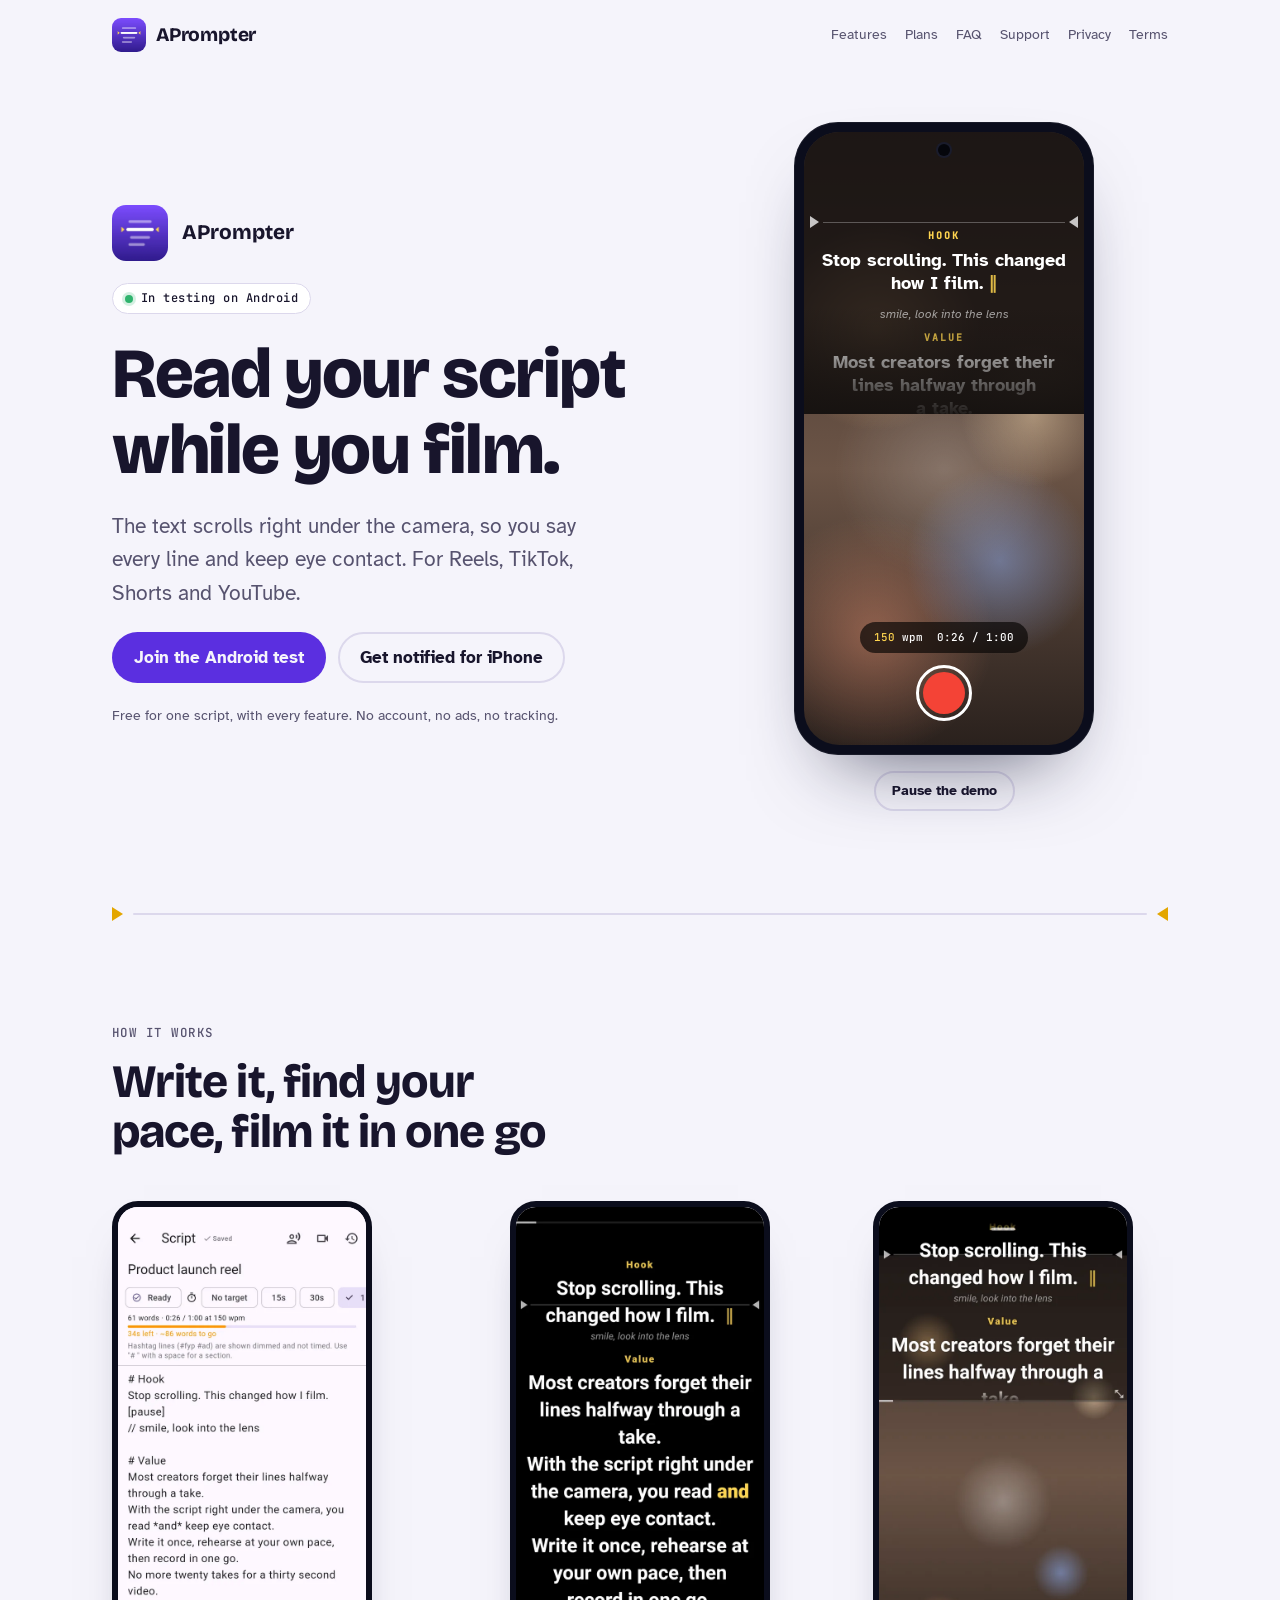
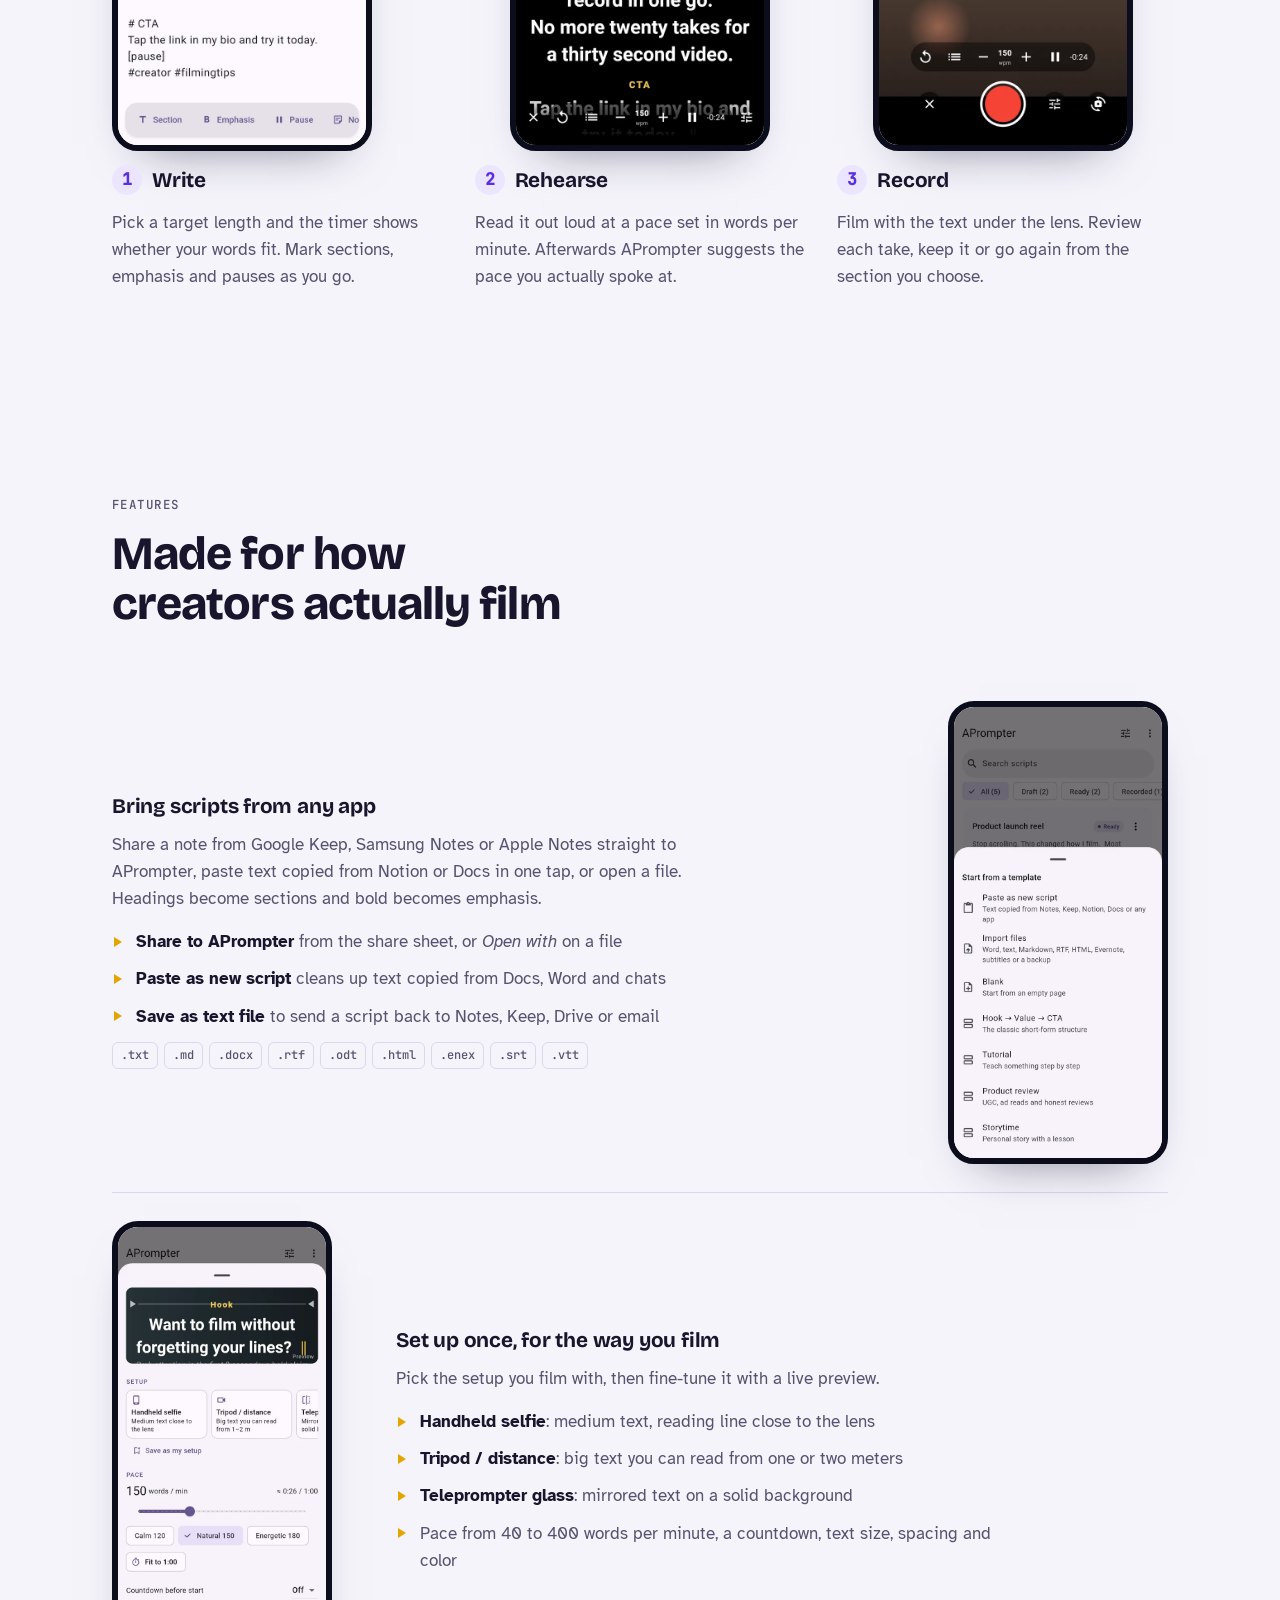
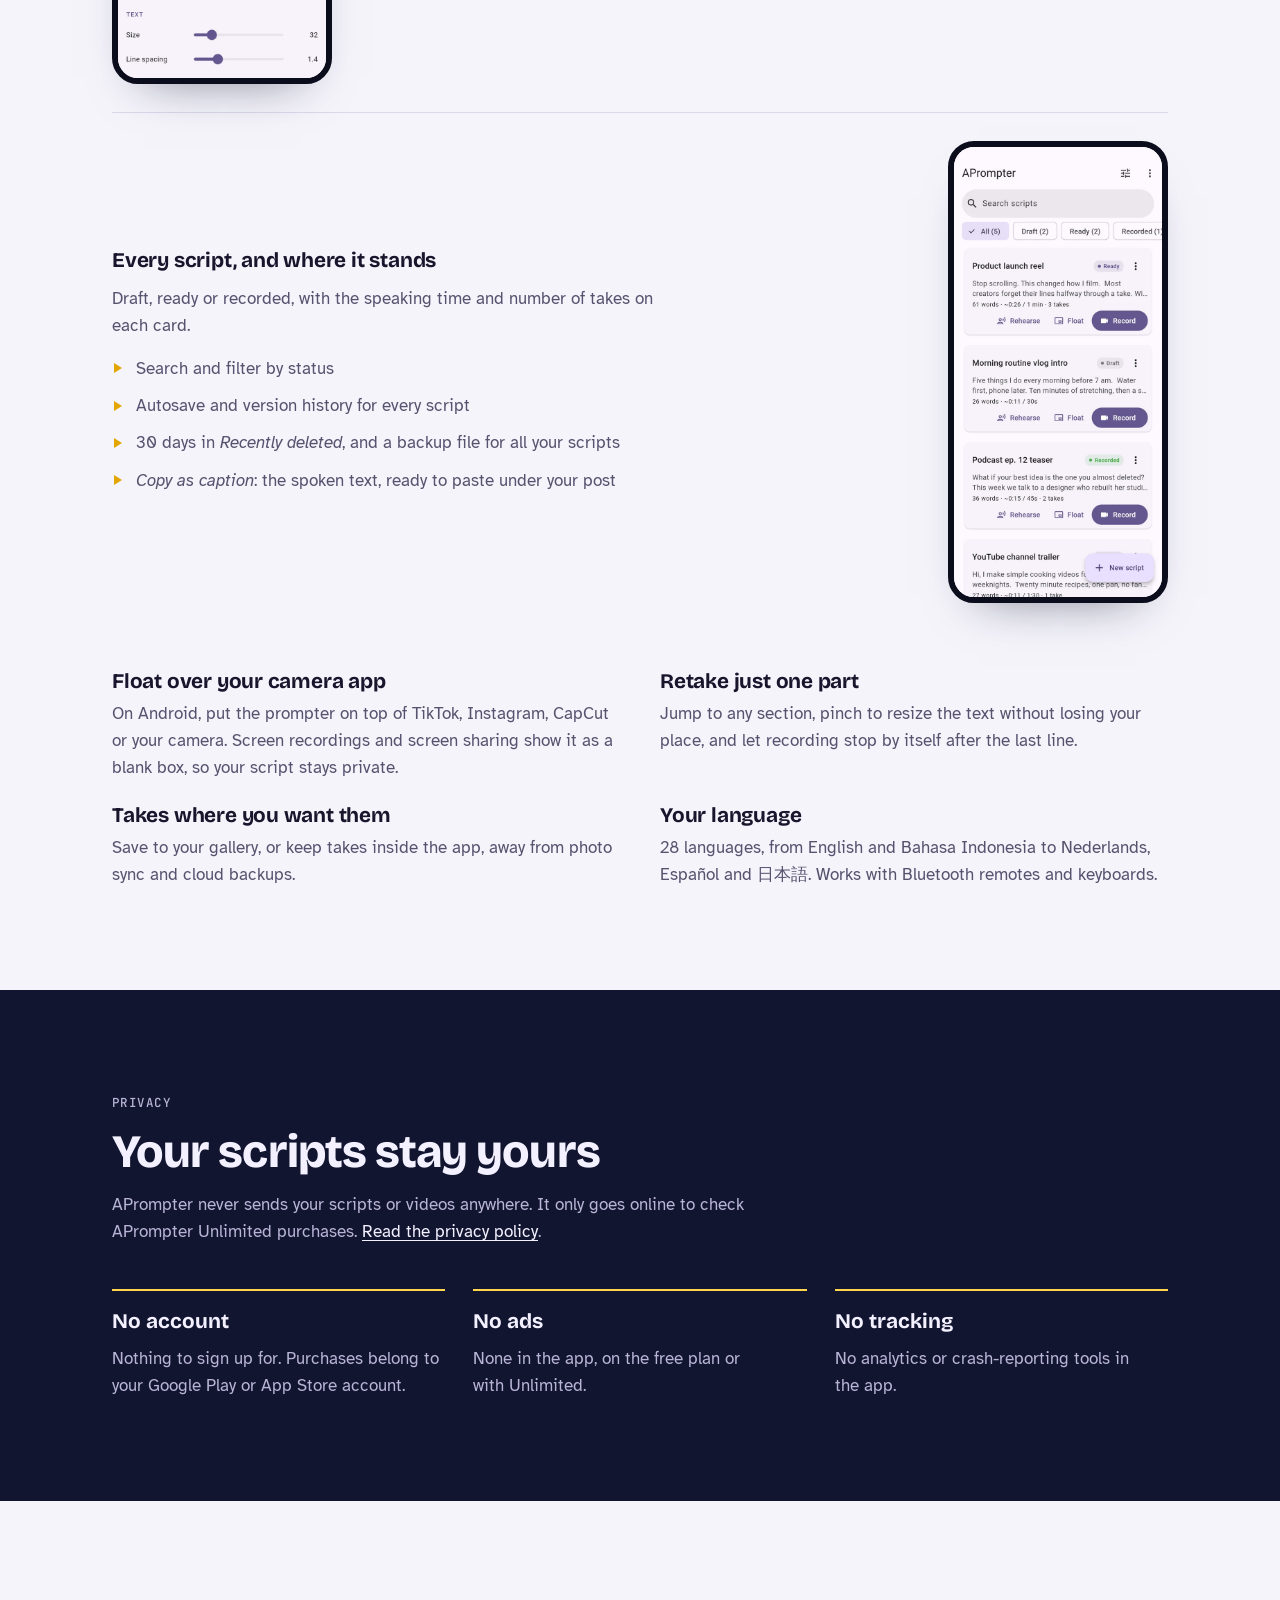
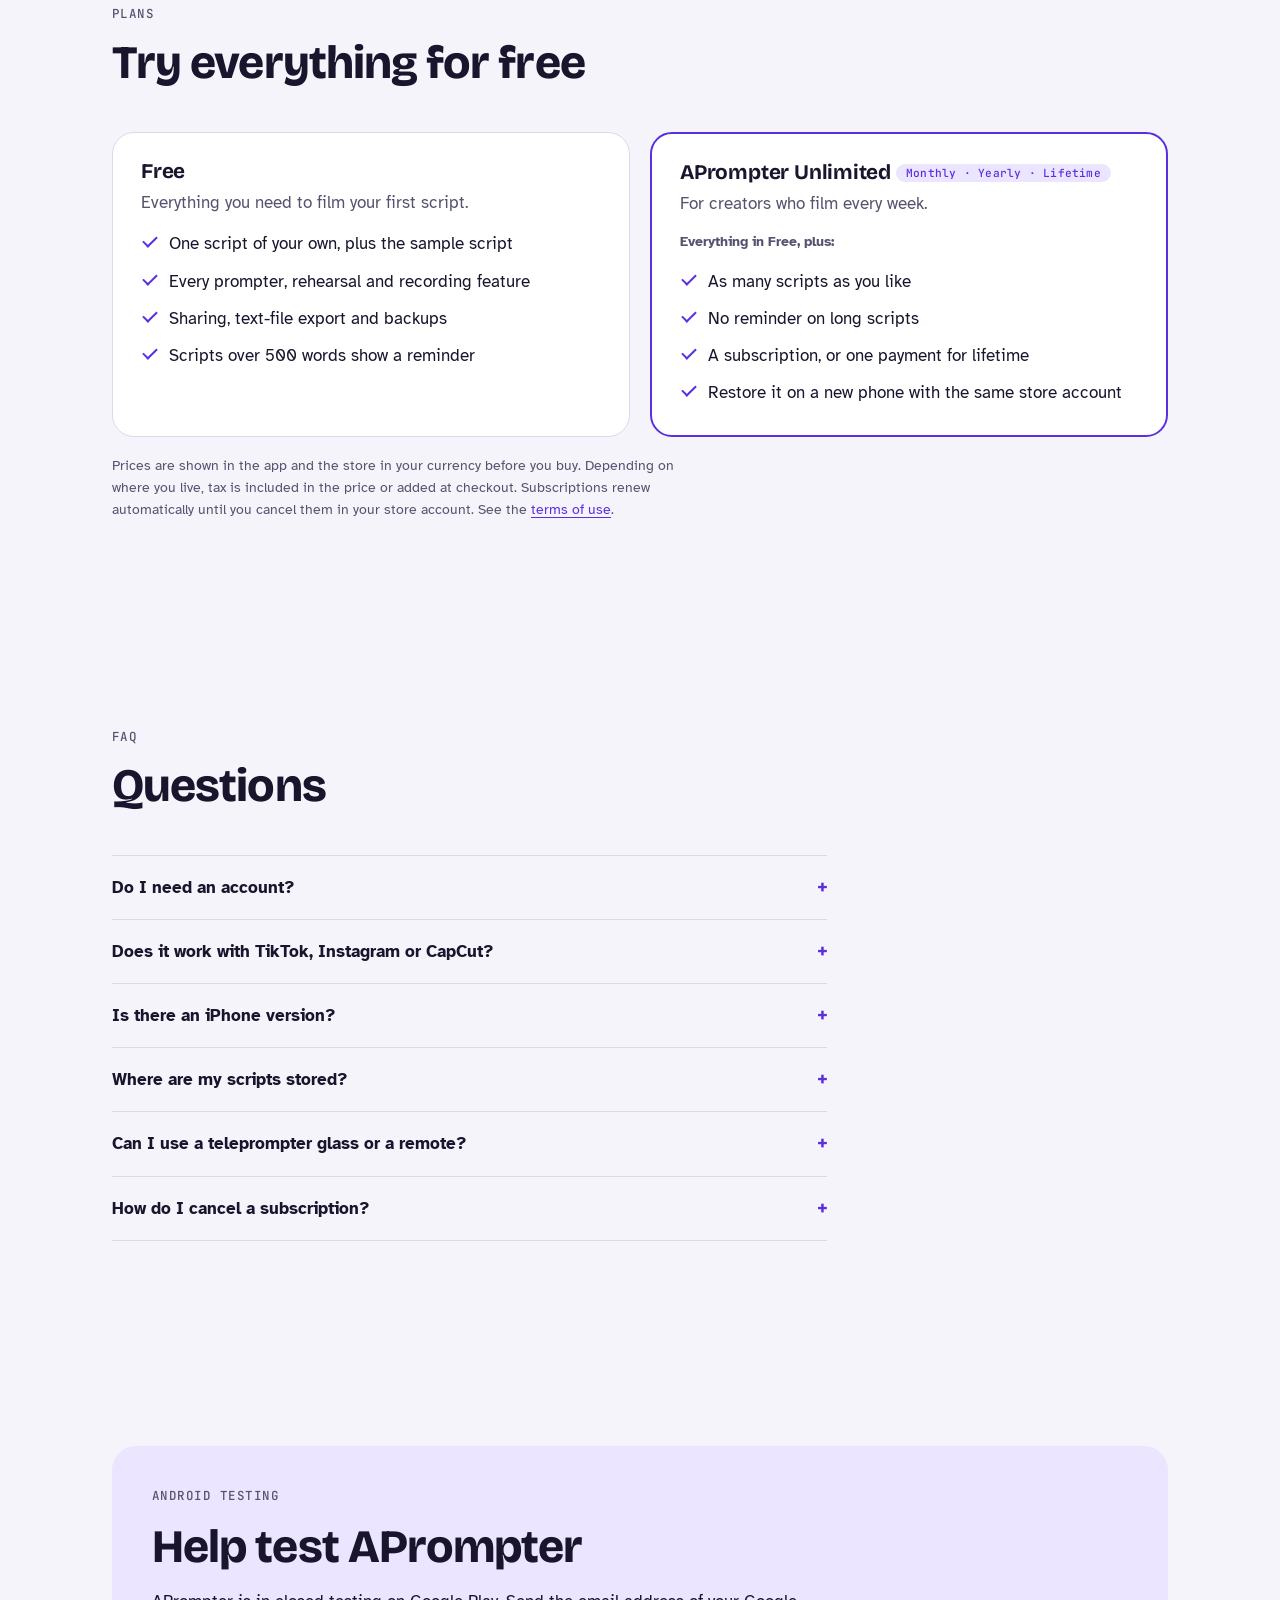
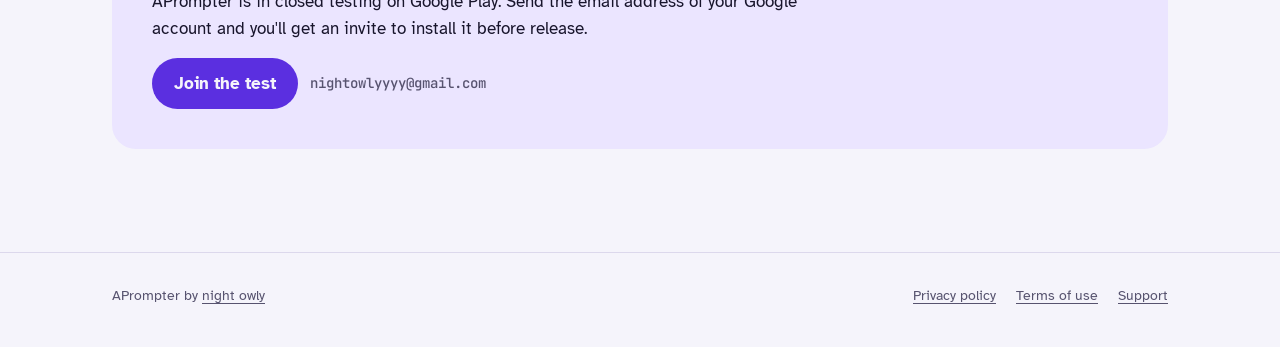
==== site/aprompter/index.html @ 5b086d08 "The night owly website: hub, APrompter and Dutchy pages, privacy and terms Moved from the aprompter " ====
<!doctype html>
<html lang="en">
<head>
<meta charset="utf-8">
<meta name="viewport" content="width=device-width, initial-scale=1, viewport-fit=cover">
<title>APrompter</title>
<meta name="description" content="A teleprompter for creators. Your script scrolls right under the camera, so you read your lines and keep eye contact. No account, no ads, no tracking.">
<meta name="theme-color" content="#f5f4fb" media="(prefers-color-scheme: light)">
<meta name="theme-color" content="#0e1126" media="(prefers-color-scheme: dark)">
<link rel="icon" href="img/icon-64.png" type="image/png">
<link rel="apple-touch-icon" href="img/icon-180.png">
<link rel="preload" href="../assets/fonts/bricolage-grotesque.woff2" as="font" type="font/woff2" crossorigin>
<link rel="stylesheet" href="../assets/site.css">
<link rel="stylesheet" href="../assets/app.css">
<meta property="og:type" content="website">
<meta property="og:title" content="APrompter">
<meta property="og:description" content="Read your script while you film. A teleprompter for Reels, TikTok, Shorts and YouTube.">
<meta property="og:image" content="{{SITE_URL}}/aprompter/img/og.jpg">
<meta name="twitter:card" content="summary_large_image">
<style>
  /* The device: a live Record screen. Prompter on top, camera below,
     shutter in the middle like the app. */
  .device {
    --w: min(300px, 78vw);
    width: var(--w);
    aspect-ratio: 9 / 19;
    border-radius: 44px;
    padding: 10px;
    background: #0b0d1c;
    box-shadow:
      0 0 0 1px rgb(255 255 255 / 0.06) inset,
      0 40px 80px -40px rgb(18 21 48 / 0.7);
    position: relative;
  }
  .screen {
    position: relative;
    height: 100%;
    border-radius: 35px;
    overflow: hidden;
    background:
      radial-gradient(circle at 26% 32%, rgb(255 201 138 / 0.55), transparent 22%),
      radial-gradient(circle at 82% 46%, rgb(255 226 184 / 0.45), transparent 18%),
      radial-gradient(circle at 70% 70%, rgb(144 180 255 / 0.45), transparent 20%),
      radial-gradient(circle at 25% 82%, rgb(255 158 122 / 0.4), transparent 22%),
      radial-gradient(circle at 50% 55%, rgb(255 255 255 / 0.18), transparent 30%),
      linear-gradient(180deg, #3b2f2a, #6b5446 55%, #2a211d);
    font-family: var(--font-body);
  }
  .lens {
    position: absolute;
    top: 12px;
    left: 50%;
    width: 12px;
    height: 12px;
    margin-left: -6px;
    border-radius: 50%;
    background: #05060c;
    box-shadow: 0 0 0 2px #1a1c2c;
    z-index: 3;
  }
  .prompter {
    position: absolute;
    inset: 0 0 auto;
    height: 46%;
    background: rgb(22 18 16 / 0.82);
    overflow: hidden;
  }
  .prompter::after {
    content: "";
    position: absolute;
    inset: auto 0 0;
    height: 38%;
    background: linear-gradient(transparent, rgb(22 18 16 / 0.95));
    pointer-events: none;
  }
  .readline {
    position: absolute;
    left: 6px;
    right: 6px;
    top: 30%;
    display: flex;
    align-items: center;
    gap: 4px;
    color: #ffd54f;
    z-index: 2;
  }
  .readline::before,
  .readline::after {
    content: "";
    border-block: 6px solid transparent;
  }
  .readline::before {
    border-left: 9px solid rgb(255 255 255 / 0.75);
  }
  .readline::after {
    border-right: 9px solid rgb(255 255 255 / 0.75);
  }
  .readline i {
    flex: 1;
    height: 1px;
    background: rgb(255 255 255 / 0.28);
  }
  .track {
    position: absolute;
    left: 0;
    right: 0;
    top: calc(30% + 10px);
    padding: 0 18px;
    text-align: center;
    color: #fff;
    animation: roll 24s linear infinite;
  }
  /* Two identical copies, each ending in the same gap, so moving the
     track up by half its height lands exactly on the second copy. */
  .copy {
    padding-bottom: 14px;
  }
  .copy > :first-child {
    margin-top: 0;
  }
  .copy > :last-child {
    margin-bottom: 0;
  }
  @keyframes roll {
    from { transform: translateY(0); }
    to { transform: translateY(-50%); }
  }
  .track p {
    font-weight: 700;
    font-size: 1.12rem;
    line-height: 1.3;
    margin: 0 0 10px;
  }
  .track .sec {
    font-family: var(--font-mono);
    font-size: 0.62rem;
    letter-spacing: 0.22em;
    text-transform: uppercase;
    color: #ffd54f;
    margin: 4px 0 6px;
  }
  .track .memo {
    font-weight: 400;
    font-style: italic;
    font-size: 0.78rem;
    color: rgb(255 255 255 / 0.62);
  }
  .track em {
    font-style: normal;
    color: #ffd54f;
  }
  .track .beat {
    color: #ffd54f;
    opacity: 0.85;
  }
  .hud {
    position: absolute;
    left: 50%;
    bottom: 92px;
    transform: translateX(-50%);
    display: flex;
    gap: 14px;
    padding: 7px 14px;
    border-radius: 999px;
    background: rgb(10 8 7 / 0.7);
    color: #fff;
    font-family: var(--font-mono);
    font-size: 0.68rem;
    white-space: nowrap;
  }
  .hud b {
    font-weight: 500;
    color: #ffd54f;
  }
  .shutter {
    position: absolute;
    left: 50%;
    bottom: 24px;
    width: 56px;
    height: 56px;
    margin-left: -28px;
    border-radius: 50%;
    border: 3px solid #fff;
    display: grid;
    place-items: center;
  }
  .shutter::after {
    content: "";
    width: 42px;
    height: 42px;
    border-radius: 50%;
    background: #f44336;
  }
  .device-wrap {
    justify-self: center;
    display: grid;
    justify-items: center;
    gap: 16px;
  }
  .motion-toggle {
    min-height: 40px;
    padding: 6px 16px;
    font-size: var(--step--1);
    background: transparent;
    font-family: inherit;
    cursor: pointer;
  }
  .hero:has(.motion-toggle[aria-pressed="true"]) .track {
    animation-play-state: paused;
  }
  @media (prefers-reduced-motion: reduce) {
    .track { animation: none; }
    .motion-toggle { display: none; }
  }
</style>
</head>
<body>
<a class="skip" href="#main">Skip to content</a>

<header class="site-header">
  <div class="wrap">
    <a class="brand" href="./">
      <img src="img/icon-256.webp" alt="" width="34" height="34">
      APrompter
    </a>
    <nav class="nav" aria-label="APrompter">
      <a href="#features">Features</a>
      <a href="#plans">Plans</a>
      <a href="#faq">FAQ</a>
      <a href="support/">Support</a>
      <a href="privacy/">Privacy</a>
      <a href="terms/">Terms</a>
    </nav>
  </div>
</header>

<main id="main">
  <section class="hero">
    <div class="wrap hero-grid">
      <div class="hero-copy">
        <div class="app-title">
          <img src="img/icon-256.webp" alt="" width="56" height="56">
          <span>APrompter</span>
        </div>
        <p class="pill"><span class="dot" aria-hidden="true"></span>In testing on Android</p>
        <h1>Read your script while you film.</h1>
        <p class="lede">The text scrolls right under the camera, so you say every line and keep eye contact. For Reels, TikTok, Shorts and YouTube.</p>
        <div class="actions">
          <a class="button primary" href="mailto:nightowlyyyy@gmail.com?subject=APrompter%20Android%20test&amp;body=My%20Google%20account%20email%3A%20">Join the Android test</a>
          <a class="button secondary" href="mailto:nightowlyyyy@gmail.com?subject=Tell%20me%20when%20APrompter%20is%20on%20iPhone">Get notified for iPhone</a>
        </div>
        <p class="note">Free for one script, with every feature. No account, no ads, no tracking.</p>
      </div>

      <div class="device-wrap">
      <div class="device" role="img" aria-label="The APrompter Record screen: the script scrolls under the camera, with the reading line near the lens, the pace at 150 words per minute and the record button in the middle.">
        <div class="screen">
          <span class="lens"></span>
          <div class="prompter">
            <div class="readline"><i></i></div>
            <div class="track" aria-hidden="true">
              <div class="copy">
                <p class="sec">Hook</p>
                <p>Stop scrolling. This changed how I film. <span class="beat">‖</span></p>
                <p class="memo">smile, look into the lens</p>
                <p class="sec">Value</p>
                <p>Most creators forget their lines halfway through a take.</p>
                <p>With the script right under the camera, you read <em>and</em> keep eye contact.</p>
                <p class="sec">CTA</p>
                <p>Tap the link in my bio and try it today. <span class="beat">‖</span></p>
              </div>
              <div class="copy">
                <p class="sec">Hook</p>
                <p>Stop scrolling. This changed how I film. <span class="beat">‖</span></p>
                <p class="memo">smile, look into the lens</p>
                <p class="sec">Value</p>
                <p>Most creators forget their lines halfway through a take.</p>
                <p>With the script right under the camera, you read <em>and</em> keep eye contact.</p>
                <p class="sec">CTA</p>
                <p>Tap the link in my bio and try it today. <span class="beat">‖</span></p>
              </div>
            </div>
          </div>
          <div class="hud" aria-hidden="true"><span><b>150</b> wpm</span><span>0:26 / 1:00</span></div>
          <span class="shutter" aria-hidden="true"></span>
        </div>
      </div>
      <button class="button secondary motion-toggle" type="button" aria-pressed="false">Pause the demo</button>
      </div>
    </div>
  </section>

  <div class="wrap" aria-hidden="true"><p class="guide"><span></span></p></div>

  <section id="how" aria-labelledby="how-title">
    <div class="wrap">
      <div class="section-head">
        <p class="kicker">How it works</p>
        <h2 id="how-title">Write it, find your pace, film it in one go</h2>
      </div>
      <ol class="steps" role="list">
        <li>
          <picture>
            <source srcset="img/editor-dark.webp" media="(prefers-color-scheme: dark)">
            <img class="shot" src="img/editor.webp" alt="The script editor with sections, a 1:00 target and a timer showing 0:26 of speaking time." width="600" height="1300" loading="lazy">
          </picture>
          <h3>Write</h3>
          <p>Pick a target length and the timer shows whether your words fit. Mark sections, emphasis and pauses as you go.</p>
        </li>
        <li>
          <img class="shot" src="img/rehearse.webp" alt="Rehearse mode: big white text on black with the reading line near the top." width="600" height="1300" loading="lazy">
          <h3>Rehearse</h3>
          <p>Read it out loud at a pace set in words per minute. Afterwards APrompter suggests the pace you actually spoke at.</p>
        </li>
        <li>
          <img class="shot" src="img/record.webp" alt="Record mode: the script over the camera preview, with the record button in the middle." width="600" height="1300" loading="lazy">
          <h3>Record</h3>
          <p>Film with the text under the lens. Review each take, keep it or go again from the section you choose.</p>
        </li>
      </ol>
    </div>
  </section>

  <section id="features" aria-labelledby="features-title">
    <div class="wrap">
      <div class="section-head">
        <p class="kicker">Features</p>
        <h2 id="features-title">Made for how creators actually film</h2>
      </div>

      <div class="feature">
        <div class="feature-text">
          <h3>Bring scripts from any app</h3>
          <p>Share a note from Google Keep, Samsung Notes or Apple Notes straight to APrompter, paste text copied from Notion or Docs in one tap, or open a file. Headings become sections and bold becomes emphasis.</p>
          <ul class="ticks" role="list">
            <li><strong>Share to APrompter</strong> from the share sheet, or <em>Open with</em> on a file</li>
            <li><strong>Paste as new script</strong> cleans up text copied from Docs, Word and chats</li>
            <li><strong>Save as text file</strong> to send a script back to Notes, Keep, Drive or email</li>
          </ul>
          <ul class="formats" role="list" aria-label="File types APrompter opens">
            <li>.txt</li><li>.md</li><li>.docx</li><li>.rtf</li><li>.odt</li><li>.html</li><li>.enex</li><li>.srt</li><li>.vtt</li>
          </ul>
        </div>
        <picture>
          <source srcset="img/import-dark.webp" media="(prefers-color-scheme: dark)">
          <img class="shot" src="img/import.webp" alt="New script options: paste from any app, import files, or start from a template." width="600" height="1300" loading="lazy">
        </picture>
      </div>

      <div class="feature flip">
        <div class="feature-text">
          <h3>Set up once, for the way you film</h3>
          <p>Pick the setup you film with, then fine-tune it with a live preview.</p>
          <ul class="ticks" role="list">
            <li><strong>Handheld selfie</strong>: medium text, reading line close to the lens</li>
            <li><strong>Tripod / distance</strong>: big text you can read from one or two meters</li>
            <li><strong>Teleprompter glass</strong>: mirrored text on a solid background</li>
            <li>Pace from 40 to 400 words per minute, a countdown, text size, spacing and color</li>
          </ul>
        </div>
        <picture>
          <source srcset="img/setup-dark.webp" media="(prefers-color-scheme: dark)">
          <img class="shot" src="img/setup.webp" alt="Prompter settings with a live preview, setup presets and the pace in words per minute." width="600" height="1300" loading="lazy">
        </picture>
      </div>

      <div class="feature">
        <div class="feature-text">
          <h3>Every script, and where it stands</h3>
          <p>Draft, ready or recorded, with the speaking time and number of takes on each card.</p>
          <ul class="ticks" role="list">
            <li>Search and filter by status</li>
            <li>Autosave and version history for every script</li>
            <li>30 days in <em>Recently deleted</em>, and a backup file for all your scripts</li>
            <li><em>Copy as caption</em>: the spoken text, ready to paste under your post</li>
          </ul>
        </div>
        <picture>
          <source srcset="img/library-dark.webp" media="(prefers-color-scheme: dark)">
          <img class="shot" src="img/library.webp" alt="The script library with draft, ready and recorded scripts." width="600" height="1300" loading="lazy">
        </picture>
      </div>

      <div class="more-grid">
        <div>
          <h3>Float over your camera app</h3>
          <p>On Android, put the prompter on top of TikTok, Instagram, CapCut or your camera. Screen recordings and screen sharing show it as a blank box, so your script stays private.</p>
        </div>
        <div>
          <h3>Retake just one part</h3>
          <p>Jump to any section, pinch to resize the text without losing your place, and let recording stop by itself after the last line.</p>
        </div>
        <div>
          <h3>Takes where you want them</h3>
          <p>Save to your gallery, or keep takes inside the app, away from photo sync and cloud backups.</p>
        </div>
        <div>
          <h3>Your language</h3>
          <p>28 languages, from English and <span lang="id">Bahasa Indonesia</span> to <span lang="nl">Nederlands</span>, <span lang="es">Español</span> and <span lang="ja">日本語</span>. Works with Bluetooth remotes and keyboards.</p>
        </div>
      </div>
    </div>
  </section>

  <section class="night" aria-labelledby="privacy-title">
    <div class="wrap">
      <div class="section-head">
        <p class="kicker">Privacy</p>
        <h2 id="privacy-title">Your scripts stay yours</h2>
        <p>APrompter never sends your scripts or videos anywhere. It only goes online to check APrompter Unlimited purchases. <a href="privacy/">Read the privacy policy</a>.</p>
      </div>
      <ul class="promises" role="list">
        <li><strong>No account</strong><p>Nothing to sign up for. Purchases belong to your Google Play or App Store account.</p></li>
        <li><strong>No ads</strong><p>None in the app, on the free plan or with Unlimited.</p></li>
        <li><strong>No tracking</strong><p>No analytics or crash-reporting tools in the app.</p></li>
      </ul>
    </div>
  </section>

  <section id="plans" aria-labelledby="plans-title">
    <div class="wrap">
      <div class="section-head">
        <p class="kicker">Plans</p>
        <h2 id="plans-title">Try everything for free</h2>
      </div>
      <div class="plans">
        <div class="plan">
          <div class="plan-head">
            <h3>Free</h3>
            <p>Everything you need to film your first script.</p>
          </div>
          <ul class="checks" role="list">
            <li>One script of your own, plus the sample script</li>
            <li>Every prompter, rehearsal and recording feature</li>
            <li>Sharing, text-file export and backups</li>
            <li>Scripts over 500 words show a reminder</li>
          </ul>
        </div>
        <div class="plan paid">
          <div class="plan-head">
            <h3>APrompter Unlimited <span class="chip">Monthly · Yearly · Lifetime</span></h3>
            <p>For creators who film every week.</p>
          </div>
          <p class="plus">Everything in Free, plus:</p>
          <ul class="checks" role="list">
            <li>As many scripts as you like</li>
            <li>No reminder on long scripts</li>
            <li>A subscription, or one payment for lifetime</li>
            <li>Restore it on a new phone with the same store account</li>
          </ul>
        </div>
      </div>
      <p class="fine">Prices are shown in the app and the store in your currency before you buy. Depending on where you live, tax is included in the price or added at checkout. Subscriptions renew automatically until you cancel them in your store account. See the <a href="terms/">terms of use</a>.</p>
    </div>
  </section>

  <section id="faq" aria-labelledby="faq-title">
    <div class="wrap">
      <div class="section-head">
        <p class="kicker">FAQ</p>
        <h2 id="faq-title">Questions</h2>
      </div>
      <div class="faq">
        <details>
          <summary>Do I need an account?</summary>
          <p>No. Open the app and start writing. If you buy APrompter Unlimited, it belongs to your Google Play or App Store account, and <em>Restore purchases</em> brings it back on a new phone.</p>
        </details>
        <details>
          <summary>Does it work with TikTok, Instagram or CapCut?</summary>
          <p>On most Android phones, yes: <em>Float</em> puts the prompter on top of your camera app. (Android Go and other low-memory phones can't float apps; there you film with <em>Record</em>.) On both Android and iPhone you can also film in APrompter itself with <em>Record</em> and post the video anywhere.</p>
        </details>
        <details>
          <summary>Is there an iPhone version?</summary>
          <p>It's built and comes after the Android release. iPhone doesn't allow apps to float over other apps, so there you film with Record.</p>
        </details>
        <details>
          <summary>Where are my scripts stored?</summary>
          <p>On your phone, inside the app. You can back them up to a file, or share a script to Notes, Drive or email whenever you like.</p>
        </details>
        <details>
          <summary>Can I use a teleprompter glass or a remote?</summary>
          <p>Yes. The <em>Teleprompter glass</em> setup mirrors the text, and Bluetooth remotes and keyboards can play, pause, change speed and jump between sections.</p>
        </details>
        <details>
          <summary>How do I cancel a subscription?</summary>
          <p>In your store account. On Android: Google Play, then Profile, Payments &amp; subscriptions, Subscriptions. On iPhone: Settings, your name, Subscriptions.</p>
        </details>
      </div>
    </div>
  </section>

  <section aria-labelledby="beta-title">
    <div class="wrap">
      <div class="beta">
        <p class="kicker">Android testing</p>
        <h2 id="beta-title">Help test APrompter</h2>
        <p>APrompter is in closed testing on Google Play. Send the email address of your Google account and you'll get an invite to install it before release.</p>
        <div class="actions">
          <a class="button primary" href="mailto:nightowlyyyy@gmail.com?subject=APrompter%20Android%20test&amp;body=My%20Google%20account%20email%3A%20">Join the test</a>
          <span class="email">nightowlyyyy@gmail.com</span>
        </div>
      </div>
    </div>
  </section>
</main>

<footer class="site-footer">
  <div class="wrap">
    <span>APrompter by <a href="../">night owly</a></span>
    <nav aria-label="Footer">
      <a href="privacy/">Privacy policy</a>
      <a href="terms/">Terms of use</a>
      <a href="support/">Support</a>
    </nav>
  </div>
</footer>
<script>
  // Pause or resume the moving prompter demo.
  const toggle = document.querySelector('.motion-toggle');
  toggle.addEventListener('click', () => {
    const paused = toggle.getAttribute('aria-pressed') !== 'true';
    toggle.setAttribute('aria-pressed', String(paused));
    toggle.textContent = paused ? 'Play the demo' : 'Pause the demo';
  });
</script>
</body>
</html>
---- site/assets/site.css ----
/* night owly — shared styles for the hub and every app page.
   Layout: one reading column (about 65ch) with art to its right on wide
   screens; sections are separated by a prompter "reading line" (▶ ── ◀),
   the device every APrompter page is built around. */

@font-face {
  font-family: "Bricolage Grotesque";
  src: url("fonts/bricolage-grotesque.woff2") format("woff2");
  font-weight: 500 800;
  font-display: swap;
}
@font-face {
  font-family: "Atkinson Hyperlegible";
  src: url("fonts/atkinson-400.woff2") format("woff2");
  font-weight: 400;
  font-display: swap;
}
@font-face {
  font-family: "Atkinson Hyperlegible";
  src: url("fonts/atkinson-400-italic.woff2") format("woff2");
  font-weight: 400;
  font-style: italic;
  font-display: swap;
}
@font-face {
  font-family: "Atkinson Hyperlegible";
  src: url("fonts/atkinson-700.woff2") format("woff2");
  font-weight: 700;
  font-display: swap;
}
@font-face {
  font-family: "JetBrains Mono";
  src: url("fonts/jetbrains-mono-500.woff2") format("woff2");
  font-weight: 500;
  font-display: swap;
}

:root {
  /* Color: violet-tinted paper by day, deep night indigo by night; the
     moon yellow of the prompter's guide arrows is the one accent mark. */
  --bg: #f5f4fb;
  --surface: #ffffff;
  --ink: #18152c;
  --muted: #57536f;
  --line: #dcd8ec;
  --violet: #5b2fe0;
  --violet-soft: #ebe5ff;
  --moon: #e3a600;
  --night: #121530;
  --night-2: #1c2046;
  --night-ink: #f3f1ff;
  --night-muted: #b8b4d6;
  --focus: #5b2fe0;

  /* Type */
  --font-display: "Bricolage Grotesque", ui-sans-serif, system-ui,
    -apple-system, "Segoe UI", Roboto, sans-serif;
  --font-body: "Atkinson Hyperlegible", ui-sans-serif, system-ui,
    -apple-system, "Segoe UI", Roboto, sans-serif;
  --font-mono: "JetBrains Mono", ui-monospace, "SFMono-Regular", Menlo,
    Consolas, monospace;
  --step--1: 0.875rem;
  --step-0: 1.0625rem;
  --step-1: 1.3rem;
  --step-2: 1.65rem;
  --step-3: clamp(2rem, 1.4rem + 2.6vw, 2.9rem);
  --step-4: clamp(2.5rem, 1.6rem + 4.2vw, 4.4rem);

  --radius: 14px;
  --page: 1120px;
  --read: 65ch;
}

@media (prefers-color-scheme: dark) {
  :root:not([data-theme="light"]) {
    --bg: #0e1126;
    --surface: #161a36;
    --ink: #edebfa;
    --muted: #aaa6c8;
    --line: #2a2f55;
    --violet: #ad91ff;
    --violet-soft: #251f4d;
    --moon: #ffd54f;
    --night: #0a0c1e;
    --night-2: #151937;
    --focus: #ffd54f;
    color-scheme: dark;
  }
}
:root[data-theme="dark"] {
  --bg: #0e1126;
  --surface: #161a36;
  --ink: #edebfa;
  --muted: #aaa6c8;
  --line: #2a2f55;
  --violet: #ad91ff;
  --violet-soft: #251f4d;
  --moon: #ffd54f;
  --night: #0a0c1e;
  --night-2: #151937;
  --focus: #ffd54f;
  color-scheme: dark;
}

*,
*::before,
*::after {
  box-sizing: border-box;
}

html {
  -webkit-text-size-adjust: 100%;
  scroll-behavior: smooth;
}
@media (prefers-reduced-motion: reduce) {
  html {
    scroll-behavior: auto;
  }
}

body {
  margin: 0;
  background: var(--bg);
  color: var(--ink);
  font-family: var(--font-body);
  font-size: var(--step-0);
  line-height: 1.6;
}

img {
  max-width: 100%;
  height: auto;
  display: block;
}

a {
  color: var(--violet);
  text-underline-offset: 0.18em;
}
a:hover {
  text-decoration-thickness: 2px;
}
:focus-visible {
  outline: 3px solid var(--focus);
  outline-offset: 3px;
  border-radius: 4px;
}
/* Night bands stay dark in both themes: use the moon color for focus. */
.night,
.contact {
  --focus: #ffd54f;
}

h1,
h2,
h3 {
  font-family: var(--font-display);
  line-height: 1.08;
  letter-spacing: -0.02em;
  text-wrap: balance;
  margin: 0;
}
h1 {
  font-size: var(--step-4);
  font-weight: 800;
}
h2 {
  font-size: var(--step-3);
  font-weight: 750;
}
h3 {
  font-size: var(--step-1);
  font-weight: 700;
  letter-spacing: -0.01em;
}
p {
  margin: 0;
  text-wrap: pretty;
}

.skip {
  position: absolute;
  left: -999px;
  top: 0;
}
.skip:focus {
  left: max(16px, env(safe-area-inset-left, 0px));
  top: 12px;
  background: var(--surface);
  padding: 8px 12px;
  z-index: 20;
}

/* One gutter rule for every band. */
.wrap {
  max-width: var(--page);
  margin-inline: auto;
  padding-left: max(16px, env(safe-area-inset-left, 0px));
  padding-right: max(16px, env(safe-area-inset-right, 0px));
}
@media (min-width: 720px) {
  .wrap {
    padding-left: max(32px, env(safe-area-inset-left, 0px));
    padding-right: max(32px, env(safe-area-inset-right, 0px));
  }
}

.kicker {
  font-family: var(--font-mono);
  font-size: 0.78rem;
  letter-spacing: 0.12em;
  text-transform: uppercase;
  color: var(--muted);
}
.lede {
  font-size: var(--step-1);
  color: var(--muted);
  max-width: 34ch;
}

/* Header */
.site-header {
  padding-block: 18px;
}
.site-header .wrap {
  display: flex;
  align-items: center;
  justify-content: space-between;
  gap: 16px;
  flex-wrap: wrap;
}
.brand {
  display: inline-flex;
  align-items: center;
  gap: 10px;
  color: var(--ink);
  text-decoration: none;
  font-family: var(--font-display);
  font-weight: 750;
  font-size: 1.2rem;
  letter-spacing: -0.01em;
}
.brand svg,
.brand img {
  width: 34px;
  height: 34px;
  border-radius: 9px;
  flex: none;
}
.nav {
  display: flex;
  gap: 4px 18px;
  flex-wrap: wrap;
  font-size: var(--step--1);
}
.nav a {
  color: var(--muted);
  text-decoration: none;
  padding-block: 6px;
}
.nav a:hover {
  color: var(--ink);
}
.nav a[aria-current="page"] {
  color: var(--ink);
  text-decoration: underline;
  text-decoration-thickness: 2px;
  text-underline-offset: 6px;
}
@media (max-width: 379px) {
  .nav {
    gap: 4px 10px;
  }
}

/* A page that exists in two languages links to its twin. */
.nav .lang-switch {
  padding: 4px 12px;
  border: 1px solid var(--line);
  border-radius: 999px;
  color: var(--ink);
}
.nav .lang-switch:hover {
  border-color: var(--violet);
}

/* The reading line: ▶ ─────── ◀, the prompter's guide. */
.guide {
  display: flex;
  align-items: center;
  gap: 10px;
  color: var(--moon);
  margin-block: 0;
}
.guide::before,
.guide::after {
  content: "";
  width: 0;
  height: 0;
  border-block: 7px solid transparent;
  flex: none;
}
.guide::before {
  border-left: 11px solid currentColor;
}
.guide::after {
  border-right: 11px solid currentColor;
}
.guide span {
  flex: 1;
  height: 2px;
  background: var(--line);
  border-radius: 2px;
}

section {
  padding-block: clamp(56px, 8vw, 104px);
}
.section-head {
  display: grid;
  gap: 14px;
  max-width: var(--read);
  margin-bottom: clamp(28px, 4vw, 44px);
}
.section-head p {
  color: var(--muted);
}

/* Buttons */
.actions {
  display: flex;
  flex-wrap: wrap;
  gap: 12px;
  align-items: center;
}
.button {
  display: inline-flex;
  align-items: center;
  gap: 10px;
  min-height: 48px;
  padding: 10px 20px;
  border-radius: 999px;
  font-weight: 700;
  text-decoration: none;
  border: 2px solid transparent;
}
.button.primary {
  background: var(--violet);
  color: var(--bg);
}
.button.secondary {
  border-color: var(--line);
  color: var(--ink);
}
.button.primary:hover {
  filter: brightness(1.08);
}

/* Footer */
.site-footer {
  border-top: 1px solid var(--line);
  padding-block: 32px 40px;
  color: var(--muted);
  font-size: var(--step--1);
}
.site-footer .wrap {
  display: flex;
  flex-wrap: wrap;
  gap: 12px 28px;
  justify-content: space-between;
  align-items: baseline;
}
.site-footer nav {
  display: flex;
  flex-wrap: wrap;
  gap: 8px 20px;
}
.site-footer a {
  color: var(--muted);
}

/* Long-form text pages (privacy, terms, support) */
.doc {
  padding-block: 24px 80px;
}
.doc article {
  max-width: var(--read);
  overflow-wrap: break-word;
}
.doc article > * + * {
  margin-top: 1em;
}
.doc h1 {
  font-size: var(--step-3);
  margin-bottom: 0.4em;
}
.doc h2 {
  font-size: var(--step-2);
  margin-top: 2em;
}
.doc h3 {
  margin-top: 1.6em;
}
.doc ul {
  padding-left: 1.2em;
}
.doc li + li {
  margin-top: 0.5em;
}
.doc h1 + p > em {
  color: var(--muted);
}
.table-scroll {
  overflow-x: auto;
  border: 1px solid var(--line);
  border-radius: var(--radius);
}
.doc table {
  border-collapse: collapse;
  width: 100%;
  min-width: 560px;
  font-size: var(--step--1);
}
.doc th,
.doc td {
  text-align: left;
  vertical-align: top;
  padding: 10px 12px;
  border-bottom: 1px solid var(--line);
}
.doc tr:last-child td {
  border-bottom: 0;
}
.doc th {
  background: var(--violet-soft);
}
.doc code {
  font-family: var(--font-mono);
  font-size: 0.9em;
}
.source-note {
  color: var(--muted);
  font-size: var(--step--1);
}

/* Support pages: the email box and numbered steps. */
.contact-box {
  display: grid;
  gap: 8px;
  padding: 20px 22px;
  border-radius: var(--radius);
  background: var(--violet-soft);
}
.contact-box .email {
  font-family: var(--font-mono);
  font-size: clamp(1rem, 5vw, 1.3rem);
  overflow-wrap: anywhere;
}
.doc ol {
  padding-left: 1.3em;
}
---- site/assets/app.css ----
/* night owly — sections shared by every app page: numbered steps with
   screenshots, feature rows, the always-night privacy band, plans, FAQ and
   the test-invite panel. Each app page keeps only its own hero and tokens
   in its <style>. Accent: override --violet / --violet-soft per page. */

/* Hero: the copy on the left, the app on the right. */
.hero {
  padding-block: clamp(20px, 4vw, 56px) clamp(56px, 8vw, 96px);
}
.hero-grid {
  display: grid;
  gap: 48px;
  align-items: center;
}
@media (min-width: 900px) {
  .hero-grid {
    grid-template-columns: minmax(0, 1.25fr) minmax(0, 1fr);
  }
}
.hero-copy {
  display: grid;
  gap: 22px;
  min-width: 0;
}
.app-title {
  display: flex;
  align-items: center;
  gap: 14px;
}
.app-title img {
  width: 56px;
  height: 56px;
  border-radius: 14px;
}
.app-title span {
  font-family: var(--font-display);
  font-weight: 750;
  font-size: var(--step-1);
}
.hero .note {
  color: var(--muted);
  font-size: var(--step--1);
}

/* How it works: a real sequence, so it is numbered. */
.steps {
  list-style: none;
  margin: 0;
  padding: 0;
  display: grid;
  gap: 40px;
  counter-reset: step;
}
@media (min-width: 820px) {
  .steps {
    grid-template-columns: repeat(3, minmax(0, 1fr));
    gap: 32px;
  }
}
.steps li {
  display: grid;
  gap: 14px;
  align-content: start;
  counter-increment: step;
  min-width: 0;
}
.steps .shot {
  max-width: min(260px, 100%);
  justify-self: center;
}
.steps h3::before {
  content: counter(step);
  display: inline-grid;
  place-items: center;
  width: 1.8em;
  height: 1.8em;
  margin-right: 10px;
  border-radius: 50%;
  background: var(--violet-soft);
  color: var(--violet);
  font-family: var(--font-mono);
  font-size: 0.8em;
  vertical-align: 0.1em;
}
.steps p {
  color: var(--muted);
}
.shot {
  border-radius: 26px;
  border: 6px solid #0b0d1c;
  background: #0b0d1c;
  box-shadow: 0 24px 48px -32px rgb(18 21 48 / 0.6);
  overflow: hidden;
}

.pill {
  justify-self: start;
  display: inline-flex;
  align-items: center;
  gap: 8px;
  padding: 5px 12px;
  border-radius: 999px;
  border: 1px solid var(--line);
  background: var(--surface);
  font-family: var(--font-mono);
  font-size: 0.75rem;
  letter-spacing: 0.04em;
  color: var(--ink);
}
.pill .dot {
  width: 8px;
  height: 8px;
  border-radius: 50%;
  background: #2fb36d;
  box-shadow: 0 0 0 3px rgb(47 179 109 / 0.2);
}

/* Features: text rows beside a picture of the screen that does it. */
.feature {
  display: grid;
  gap: 28px;
  align-items: center;
  padding-block: 28px;
  border-top: 1px solid var(--line);
}
.section-head + .feature {
  border-top: 0;
}
@media (min-width: 820px) {
  .feature {
    grid-template-columns: minmax(0, 1fr) 220px;
    gap: 64px;
  }
}
@media (min-width: 820px) {
  .feature.flip {
    grid-template-columns: 220px minmax(0, 1fr);
  }
  .feature.flip picture {
    order: -1;
  }
}
.feature-text {
  display: grid;
  gap: 12px;
  min-width: 0;
}
.feature-text p {
  color: var(--muted);
  max-width: 56ch;
}
.feature .shot {
  max-width: 220px;
}
.feature picture {
  justify-self: center;
}
.ticks {
  list-style: none;
  margin: 4px 0 0;
  padding: 0;
  display: grid;
  gap: 10px;
  max-width: 56ch;
}
.ticks li {
  position: relative;
  padding-left: 24px;
  color: var(--muted);
}
.ticks li::before {
  content: "";
  position: absolute;
  left: 2px;
  top: 0.5em;
  border-block: 5px solid transparent;
  border-left: 8px solid var(--moon);
}
.ticks strong {
  color: var(--ink);
}
.formats {
  list-style: none;
  margin: 0;
  padding: 0;
  display: flex;
  flex-wrap: wrap;
  gap: 6px;
  font-family: var(--font-mono);
  font-size: 0.75rem;
}
.formats li {
  padding: 3px 8px;
  border-radius: 6px;
  border: 1px solid var(--line);
  color: var(--muted);
}

.more-grid {
  display: grid;
  gap: 24px 40px;
  margin-top: 40px;
}
@media (min-width: 720px) {
  .more-grid {
    grid-template-columns: repeat(2, minmax(0, 1fr));
  }
}
.more-grid div {
  align-content: start;
  display: grid;
  gap: 6px;
  min-width: 0;
}
.more-grid p {
  color: var(--muted);
}

/* Privacy band: always night. */
.night {
  background: var(--night);
  color: var(--night-ink);
}
.night .kicker,
.night p {
  color: var(--night-muted);
}
.night h2 {
  color: var(--night-ink);
}
.night a {
  color: var(--night-ink);
}
.promises {
  list-style: none;
  padding: 0;
  margin: 28px 0 0;
  display: grid;
  gap: 16px;
}
@media (min-width: 720px) {
  .promises {
    grid-template-columns: repeat(3, minmax(0, 1fr));
    gap: 28px;
  }
}
.promises li {
  align-content: start;
  display: grid;
  gap: 6px;
  padding-top: 14px;
  border-top: 2px solid #ffd54f;
}
.promises strong {
  font-family: var(--font-display);
  font-size: var(--step-1);
  color: var(--night-ink);
}

/* Plans */
.plans {
  display: grid;
  gap: 20px;
  grid-template-columns: minmax(0, 1fr);
}
@media (min-width: 760px) {
  .plans {
    grid-template-columns: repeat(2, minmax(0, 1fr));
  }
}
.plan {
  display: grid;
  gap: 14px;
  align-content: start;
  padding: 28px;
  border-radius: 22px;
  border: 1px solid var(--line);
  background: var(--surface);
}
.plan.paid {
  border: 2px solid var(--violet);
}
.plan-head {
  display: grid;
  gap: 6px;
}
.plan-head p,
.plus {
  color: var(--muted);
}
.plus {
  font-weight: 700;
  font-size: var(--step--1);
}
.chip {
  display: inline-block;
  padding: 3px 10px;
  border-radius: 999px;
  background: var(--violet-soft);
  color: var(--violet);
  font-family: var(--font-mono);
  font-size: 0.7rem;
  font-weight: 500;
  letter-spacing: 0.02em;
  vertical-align: 0.2em;
  white-space: normal;
}
.checks {
  list-style: none;
  margin: 0;
  padding: 0;
  display: grid;
  gap: 10px;
}
.checks li {
  position: relative;
  padding-left: 28px;
}
.checks li::before {
  content: "";
  position: absolute;
  left: 2px;
  top: 0.35em;
  width: 14px;
  height: 8px;
  border-left: 2.5px solid var(--violet);
  border-bottom: 2.5px solid var(--violet);
  transform: rotate(-45deg);
}
.fine {
  margin-top: 18px;
  color: var(--muted);
  font-size: var(--step--1);
  max-width: var(--read);
}

/* FAQ */
.faq {
  max-width: var(--read);
  border-top: 1px solid var(--line);
}
.faq details {
  border-bottom: 1px solid var(--line);
  padding-block: 4px;
}
.faq summary {
  cursor: pointer;
  padding-block: 14px;
  font-weight: 700;
  list-style: none;
  display: flex;
  justify-content: space-between;
  gap: 16px;
}
.faq summary::-webkit-details-marker {
  display: none;
}
.faq summary::after {
  content: "+";
  content: "+" / "";
  font-family: var(--font-mono);
  color: var(--violet);
}
.faq details[open] summary::after {
  content: "–";
  content: "–" / "";
}
.faq details p {
  padding-bottom: 16px;
  color: var(--muted);
}

.beta {
  display: grid;
  gap: 16px;
  padding: clamp(24px, 4vw, 40px);
  border-radius: 24px;
  background: var(--violet-soft);
}
.beta p {
  max-width: 60ch;
}
.email {
  font-family: var(--font-mono);
  font-size: var(--step--1);
  color: var(--muted);
  word-break: break-all;
  user-select: all;
}
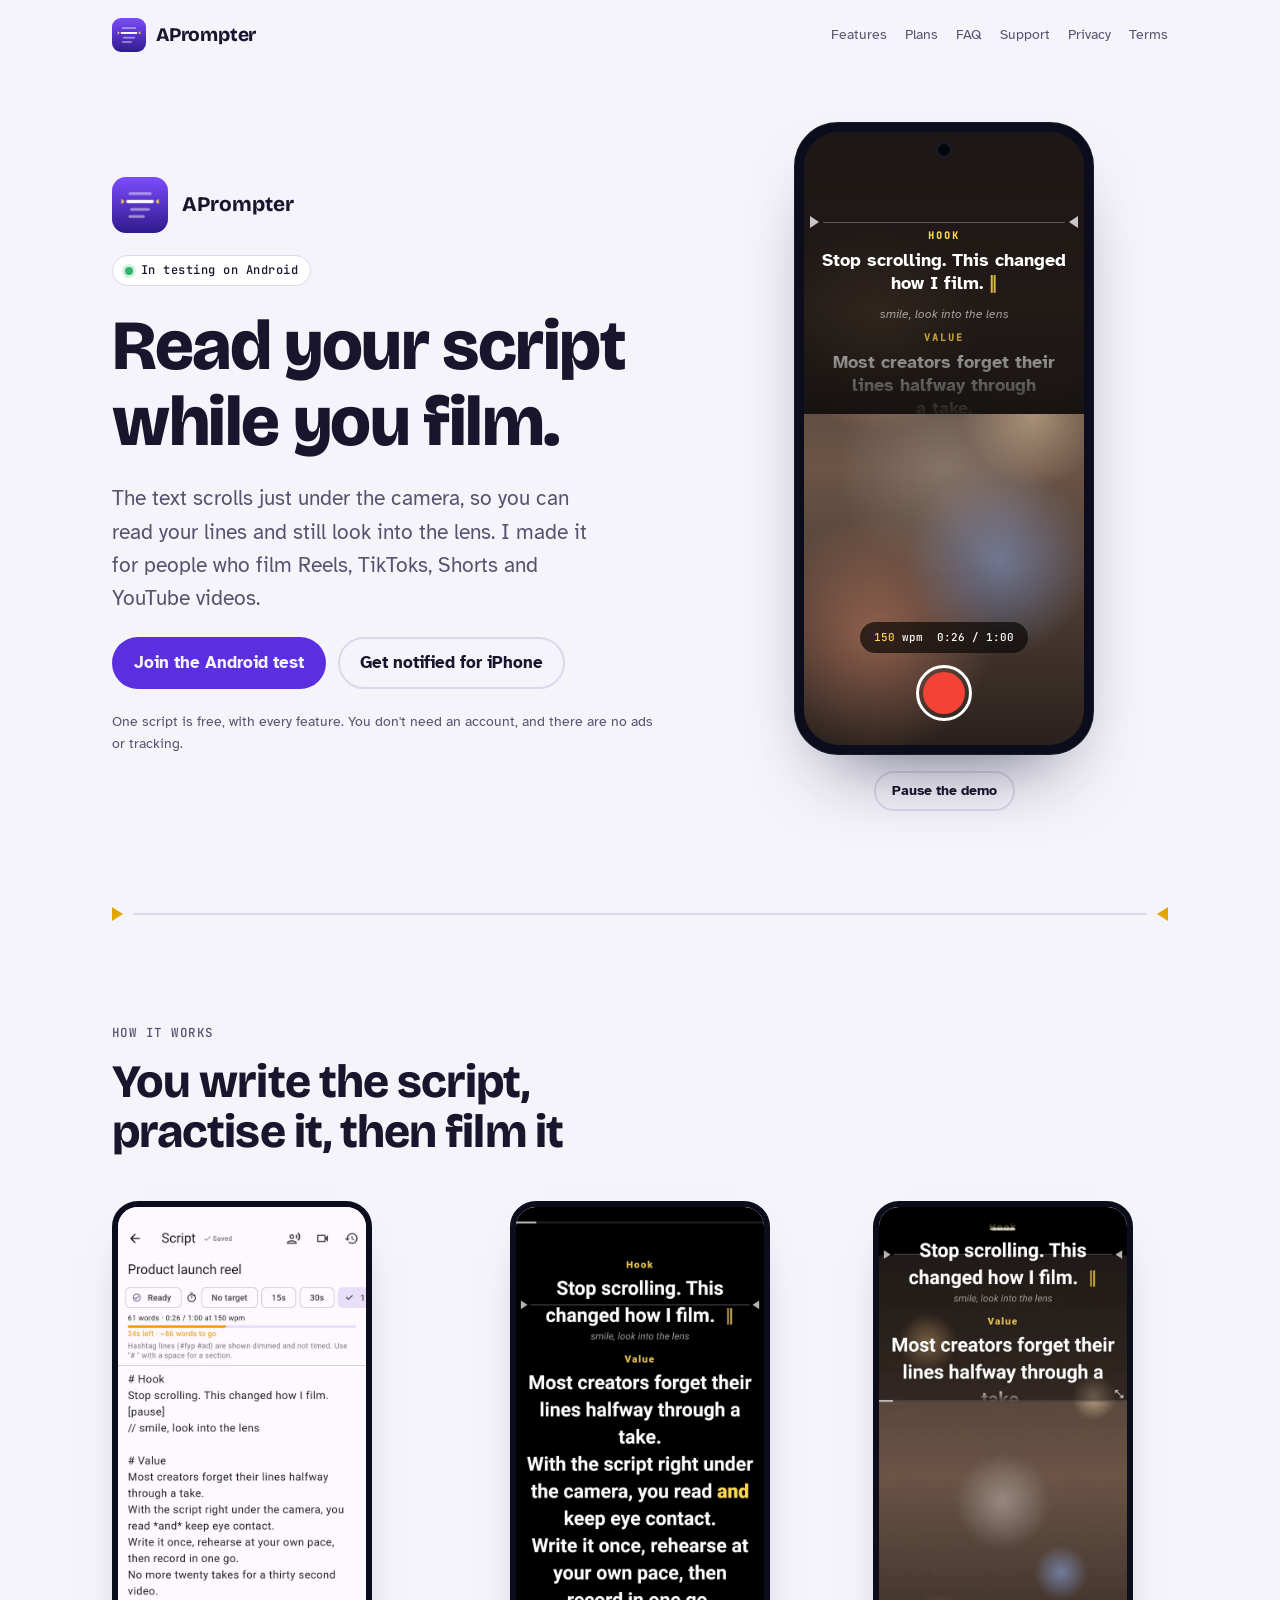
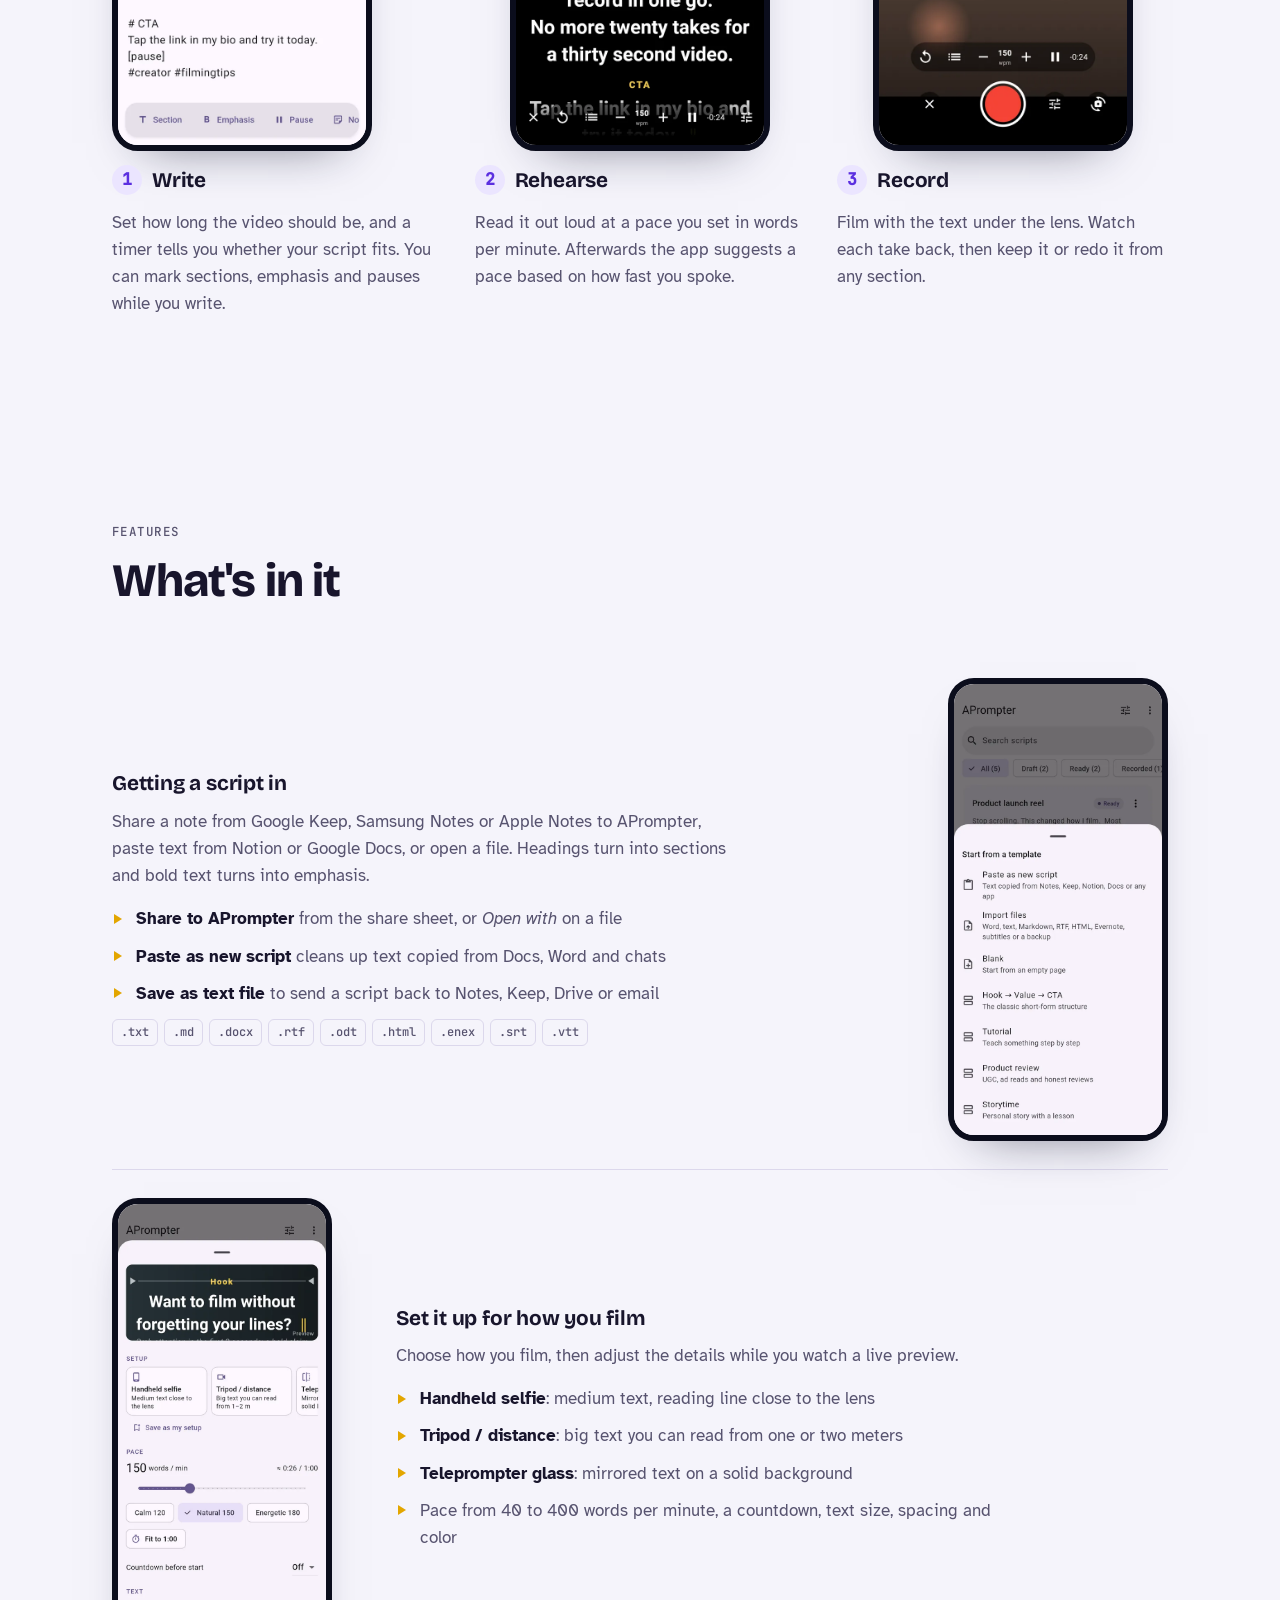
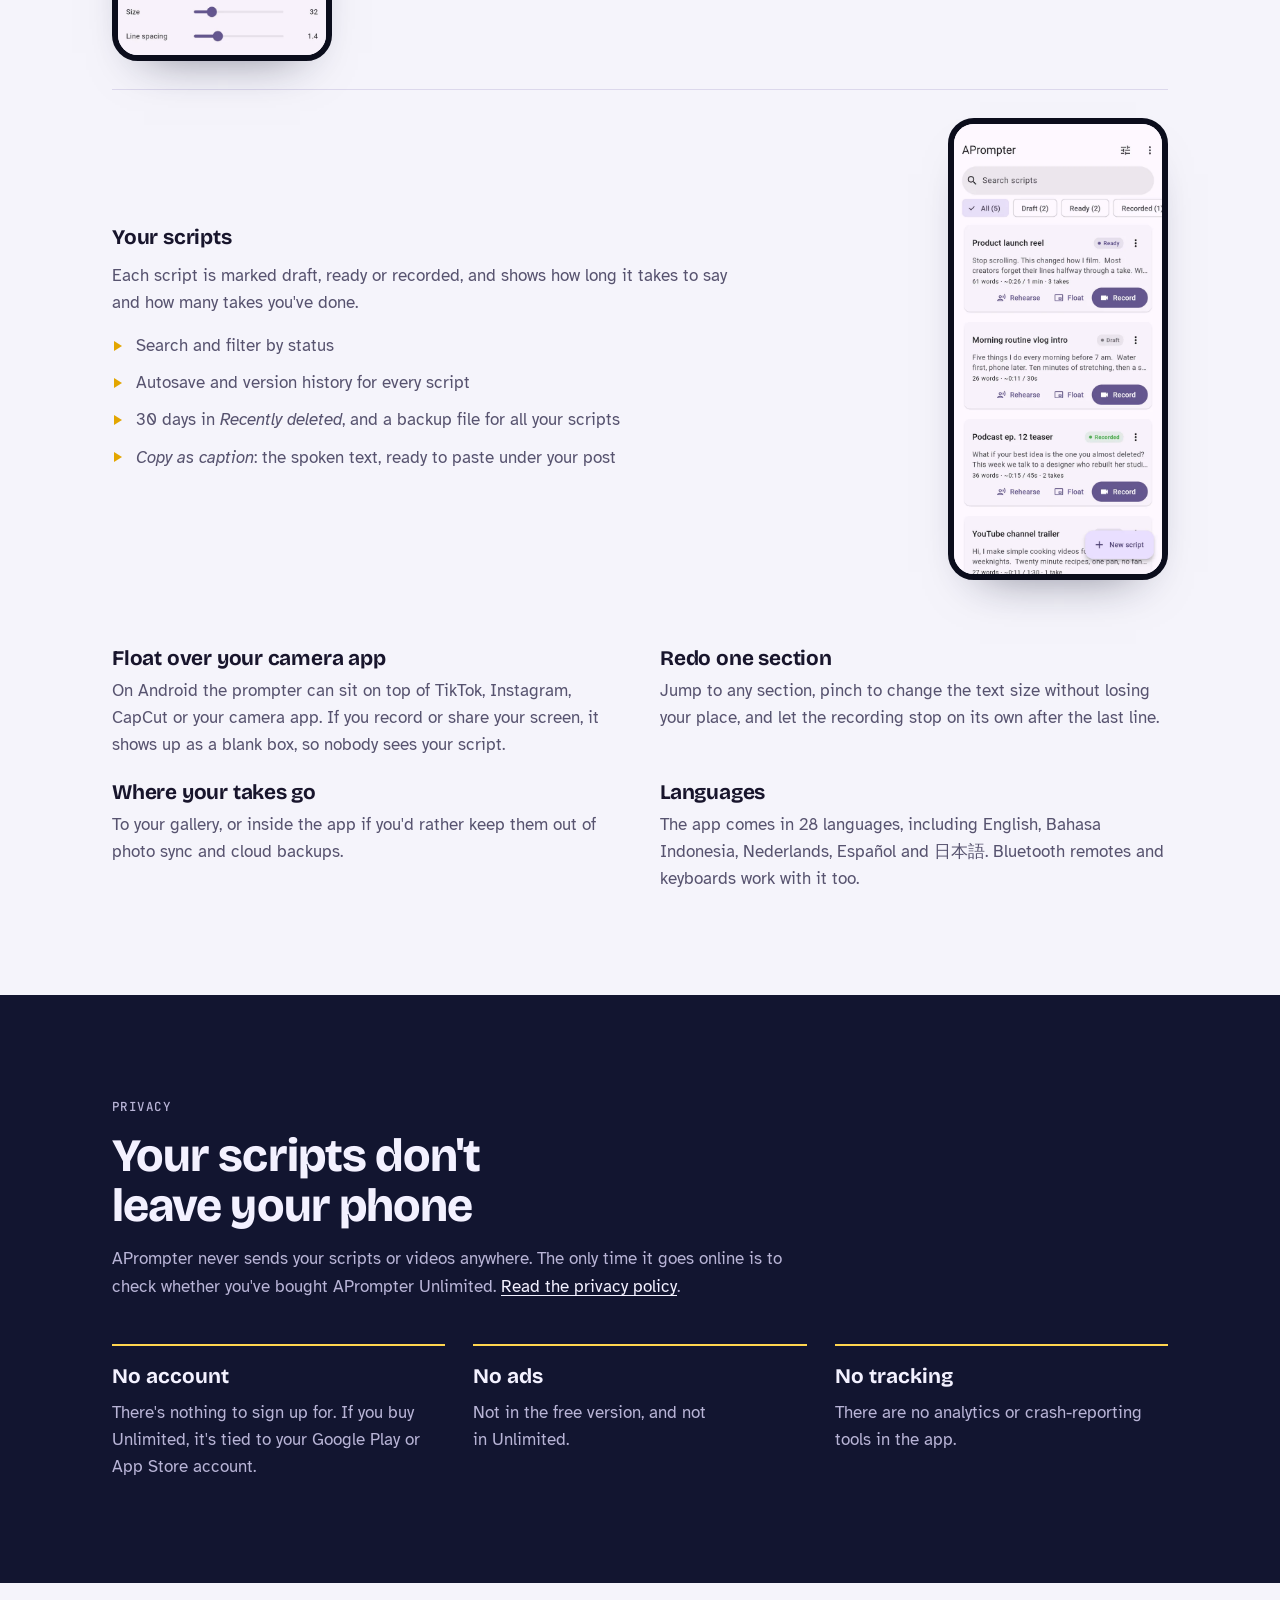
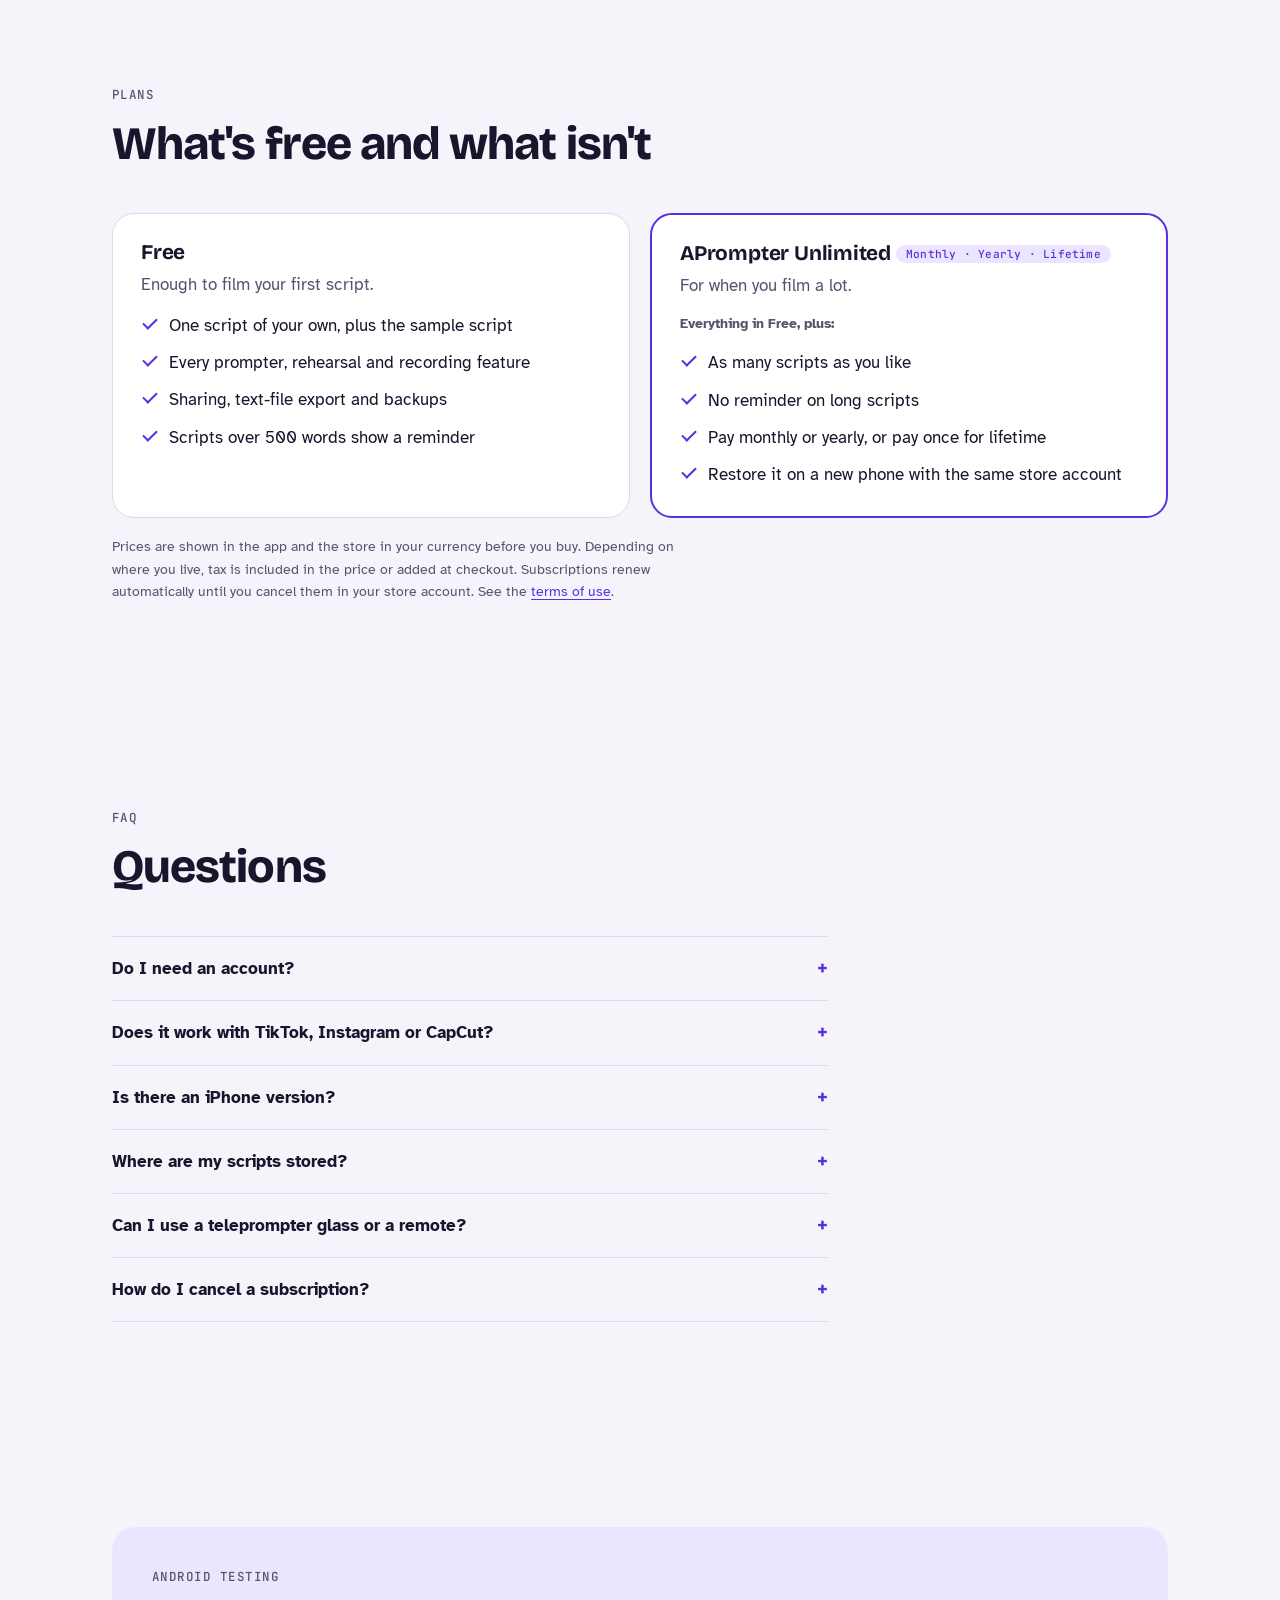
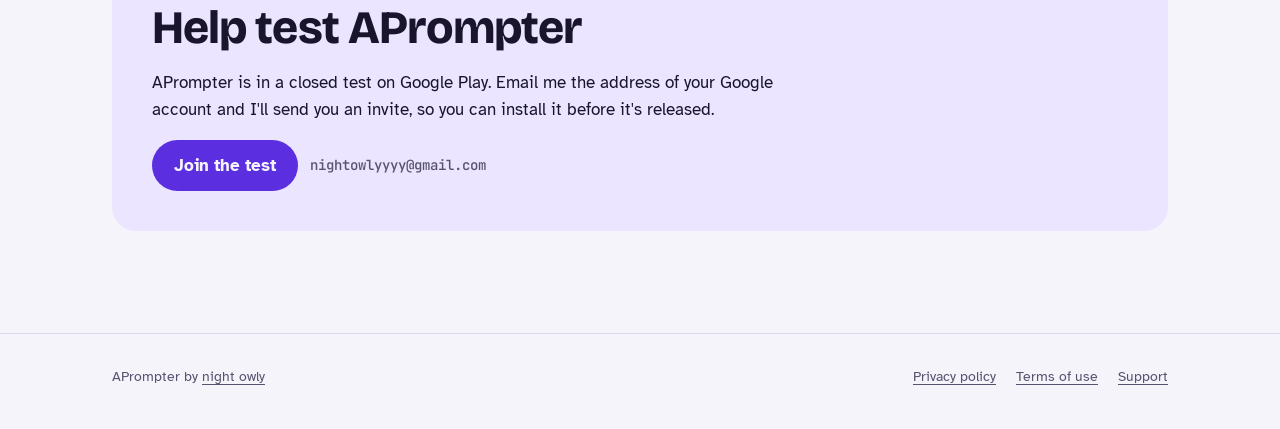
==== commit e6dbbd48: "Site copy: plain first-person wording on every page; current Dutchy screenshots - Homepage: 'I make " ====
--- a/site/aprompter/index.html
+++ b/site/aprompter/index.html
@@ -4,7 +4,7 @@
 <meta charset="utf-8">
 <meta name="viewport" content="width=device-width, initial-scale=1, viewport-fit=cover">
 <title>APrompter</title>
-<meta name="description" content="A teleprompter for creators. Your script scrolls right under the camera, so you read your lines and keep eye contact. No account, no ads, no tracking.">
+<meta name="description" content="A teleprompter for people who film themselves. The script scrolls just under the camera, so you can read it and still look into the lens. No account, ads or tracking.">
 <meta name="theme-color" content="#f5f4fb" media="(prefers-color-scheme: light)">
 <meta name="theme-color" content="#0e1126" media="(prefers-color-scheme: dark)">
 <link rel="icon" href="img/icon-64.png" type="image/png">
@@ -244,12 +244,12 @@
         </div>
         <p class="pill"><span class="dot" aria-hidden="true"></span>In testing on Android</p>
         <h1>Read your script while you film.</h1>
-        <p class="lede">The text scrolls right under the camera, so you say every line and keep eye contact. For Reels, TikTok, Shorts and YouTube.</p>
+        <p class="lede">The text scrolls just under the camera, so you can read your lines and still look into the lens. I made it for people who film Reels, TikToks, Shorts and YouTube videos.</p>
         <div class="actions">
           <a class="button primary" href="mailto:nightowlyyyy@gmail.com?subject=APrompter%20Android%20test&amp;body=My%20Google%20account%20email%3A%20">Join the Android test</a>
           <a class="button secondary" href="mailto:nightowlyyyy@gmail.com?subject=Tell%20me%20when%20APrompter%20is%20on%20iPhone">Get notified for iPhone</a>
         </div>
-        <p class="note">Free for one script, with every feature. No account, no ads, no tracking.</p>
+        <p class="note">One script is free, with every feature. You don't need an account, and there are no ads or tracking.</p>
       </div>
 
       <div class="device-wrap">
@@ -296,7 +296,7 @@
     <div class="wrap">
       <div class="section-head">
         <p class="kicker">How it works</p>
-        <h2 id="how-title">Write it, find your pace, film it in one go</h2>
+        <h2 id="how-title">You write the script, practise it, then film it</h2>
       </div>
       <ol class="steps" role="list">
         <li>
@@ -305,17 +305,17 @@
             <img class="shot" src="img/editor.webp" alt="The script editor with sections, a 1:00 target and a timer showing 0:26 of speaking time." width="600" height="1300" loading="lazy">
           </picture>
           <h3>Write</h3>
-          <p>Pick a target length and the timer shows whether your words fit. Mark sections, emphasis and pauses as you go.</p>
+          <p>Set how long the video should be, and a timer tells you whether your script fits. You can mark sections, emphasis and pauses while you write.</p>
         </li>
         <li>
           <img class="shot" src="img/rehearse.webp" alt="Rehearse mode: big white text on black with the reading line near the top." width="600" height="1300" loading="lazy">
           <h3>Rehearse</h3>
-          <p>Read it out loud at a pace set in words per minute. Afterwards APrompter suggests the pace you actually spoke at.</p>
+          <p>Read it out loud at a pace you set in words per minute. Afterwards the app suggests a pace based on how fast you spoke.</p>
         </li>
         <li>
           <img class="shot" src="img/record.webp" alt="Record mode: the script over the camera preview, with the record button in the middle." width="600" height="1300" loading="lazy">
           <h3>Record</h3>
-          <p>Film with the text under the lens. Review each take, keep it or go again from the section you choose.</p>
+          <p>Film with the text under the lens. Watch each take back, then keep it or redo it from any section.</p>
         </li>
       </ol>
     </div>
@@ -325,13 +325,13 @@
     <div class="wrap">
       <div class="section-head">
         <p class="kicker">Features</p>
-        <h2 id="features-title">Made for how creators actually film</h2>
+        <h2 id="features-title">What's in it</h2>
       </div>
 
       <div class="feature">
         <div class="feature-text">
-          <h3>Bring scripts from any app</h3>
-          <p>Share a note from Google Keep, Samsung Notes or Apple Notes straight to APrompter, paste text copied from Notion or Docs in one tap, or open a file. Headings become sections and bold becomes emphasis.</p>
+          <h3>Getting a script in</h3>
+          <p>Share a note from Google Keep, Samsung Notes or Apple Notes to APrompter, paste text from Notion or Google Docs, or open a file. Headings turn into sections and bold text turns into emphasis.</p>
           <ul class="ticks" role="list">
             <li><strong>Share to APrompter</strong> from the share sheet, or <em>Open with</em> on a file</li>
             <li><strong>Paste as new script</strong> cleans up text copied from Docs, Word and chats</li>
@@ -349,8 +349,8 @@
 
       <div class="feature flip">
         <div class="feature-text">
-          <h3>Set up once, for the way you film</h3>
-          <p>Pick the setup you film with, then fine-tune it with a live preview.</p>
+          <h3>Set it up for how you film</h3>
+          <p>Choose how you film, then adjust the details while you watch a live preview.</p>
           <ul class="ticks" role="list">
             <li><strong>Handheld selfie</strong>: medium text, reading line close to the lens</li>
             <li><strong>Tripod / distance</strong>: big text you can read from one or two meters</li>
@@ -366,8 +366,8 @@
 
       <div class="feature">
         <div class="feature-text">
-          <h3>Every script, and where it stands</h3>
-          <p>Draft, ready or recorded, with the speaking time and number of takes on each card.</p>
+          <h3>Your scripts</h3>
+          <p>Each script is marked draft, ready or recorded, and shows how long it takes to say and how many takes you've done.</p>
           <ul class="ticks" role="list">
             <li>Search and filter by status</li>
             <li>Autosave and version history for every script</li>
@@ -384,19 +384,19 @@
       <div class="more-grid">
         <div>
           <h3>Float over your camera app</h3>
-          <p>On Android, put the prompter on top of TikTok, Instagram, CapCut or your camera. Screen recordings and screen sharing show it as a blank box, so your script stays private.</p>
+          <p>On Android the prompter can sit on top of TikTok, Instagram, CapCut or your camera app. If you record or share your screen, it shows up as a blank box, so nobody sees your script.</p>
         </div>
         <div>
-          <h3>Retake just one part</h3>
-          <p>Jump to any section, pinch to resize the text without losing your place, and let recording stop by itself after the last line.</p>
+          <h3>Redo one section</h3>
+          <p>Jump to any section, pinch to change the text size without losing your place, and let the recording stop on its own after the last line.</p>
         </div>
         <div>
-          <h3>Takes where you want them</h3>
-          <p>Save to your gallery, or keep takes inside the app, away from photo sync and cloud backups.</p>
+          <h3>Where your takes go</h3>
+          <p>To your gallery, or inside the app if you'd rather keep them out of photo sync and cloud backups.</p>
         </div>
         <div>
-          <h3>Your language</h3>
-          <p>28 languages, from English and <span lang="id">Bahasa Indonesia</span> to <span lang="nl">Nederlands</span>, <span lang="es">Español</span> and <span lang="ja">日本語</span>. Works with Bluetooth remotes and keyboards.</p>
+          <h3>Languages</h3>
+          <p>The app comes in 28 languages, including English, <span lang="id">Bahasa Indonesia</span>, <span lang="nl">Nederlands</span>, <span lang="es">Español</span> and <span lang="ja">日本語</span>. Bluetooth remotes and keyboards work with it too.</p>
         </div>
       </div>
     </div>
@@ -406,13 +406,13 @@
     <div class="wrap">
       <div class="section-head">
         <p class="kicker">Privacy</p>
-        <h2 id="privacy-title">Your scripts stay yours</h2>
-        <p>APrompter never sends your scripts or videos anywhere. It only goes online to check APrompter Unlimited purchases. <a href="privacy/">Read the privacy policy</a>.</p>
+        <h2 id="privacy-title">Your scripts don't leave your phone</h2>
+        <p>APrompter never sends your scripts or videos anywhere. The only time it goes online is to check whether you've bought APrompter Unlimited. <a href="privacy/">Read the privacy policy</a>.</p>
       </div>
       <ul class="promises" role="list">
-        <li><strong>No account</strong><p>Nothing to sign up for. Purchases belong to your Google Play or App Store account.</p></li>
-        <li><strong>No ads</strong><p>None in the app, on the free plan or with Unlimited.</p></li>
-        <li><strong>No tracking</strong><p>No analytics or crash-reporting tools in the app.</p></li>
+        <li><strong>No account</strong><p>There's nothing to sign up for. If you buy Unlimited, it's tied to your Google Play or App Store account.</p></li>
+        <li><strong>No ads</strong><p>Not in the free version, and not in Unlimited.</p></li>
+        <li><strong>No tracking</strong><p>There are no analytics or crash-reporting tools in the app.</p></li>
       </ul>
     </div>
   </section>
@@ -421,13 +421,13 @@
     <div class="wrap">
       <div class="section-head">
         <p class="kicker">Plans</p>
-        <h2 id="plans-title">Try everything for free</h2>
+        <h2 id="plans-title">What's free and what isn't</h2>
       </div>
       <div class="plans">
         <div class="plan">
           <div class="plan-head">
             <h3>Free</h3>
-            <p>Everything you need to film your first script.</p>
+            <p>Enough to film your first script.</p>
           </div>
           <ul class="checks" role="list">
             <li>One script of your own, plus the sample script</li>
@@ -439,13 +439,13 @@
         <div class="plan paid">
           <div class="plan-head">
             <h3>APrompter Unlimited <span class="chip">Monthly · Yearly · Lifetime</span></h3>
-            <p>For creators who film every week.</p>
+            <p>For when you film a lot.</p>
           </div>
           <p class="plus">Everything in Free, plus:</p>
           <ul class="checks" role="list">
             <li>As many scripts as you like</li>
             <li>No reminder on long scripts</li>
-            <li>A subscription, or one payment for lifetime</li>
+            <li>Pay monthly or yearly, or pay once for lifetime</li>
             <li>Restore it on a new phone with the same store account</li>
           </ul>
         </div>
@@ -471,7 +471,7 @@
         </details>
         <details>
           <summary>Is there an iPhone version?</summary>
-          <p>It's built and comes after the Android release. iPhone doesn't allow apps to float over other apps, so there you film with Record.</p>
+          <p>It's built, and it comes out after the Android version. On iPhone, apps can't float over other apps, so there you film with Record.</p>
         </details>
         <details>
           <summary>Where are my scripts stored?</summary>
@@ -494,7 +494,7 @@
       <div class="beta">
         <p class="kicker">Android testing</p>
         <h2 id="beta-title">Help test APrompter</h2>
-        <p>APrompter is in closed testing on Google Play. Send the email address of your Google account and you'll get an invite to install it before release.</p>
+        <p>APrompter is in a closed test on Google Play. Email me the address of your Google account and I'll send you an invite, so you can install it before it's released.</p>
         <div class="actions">
           <a class="button primary" href="mailto:nightowlyyyy@gmail.com?subject=APrompter%20Android%20test&amp;body=My%20Google%20account%20email%3A%20">Join the test</a>
           <span class="email">nightowlyyyy@gmail.com</span>
--- a/site/assets/site.css
+++ b/site/assets/site.css
@@ -438,11 +438,6 @@
   font-family: var(--font-mono);
   font-size: 0.9em;
 }
-.source-note {
-  color: var(--muted);
-  font-size: var(--step--1);
-}
-
 /* Support pages: the email box and numbered steps. */
 .contact-box {
   display: grid;
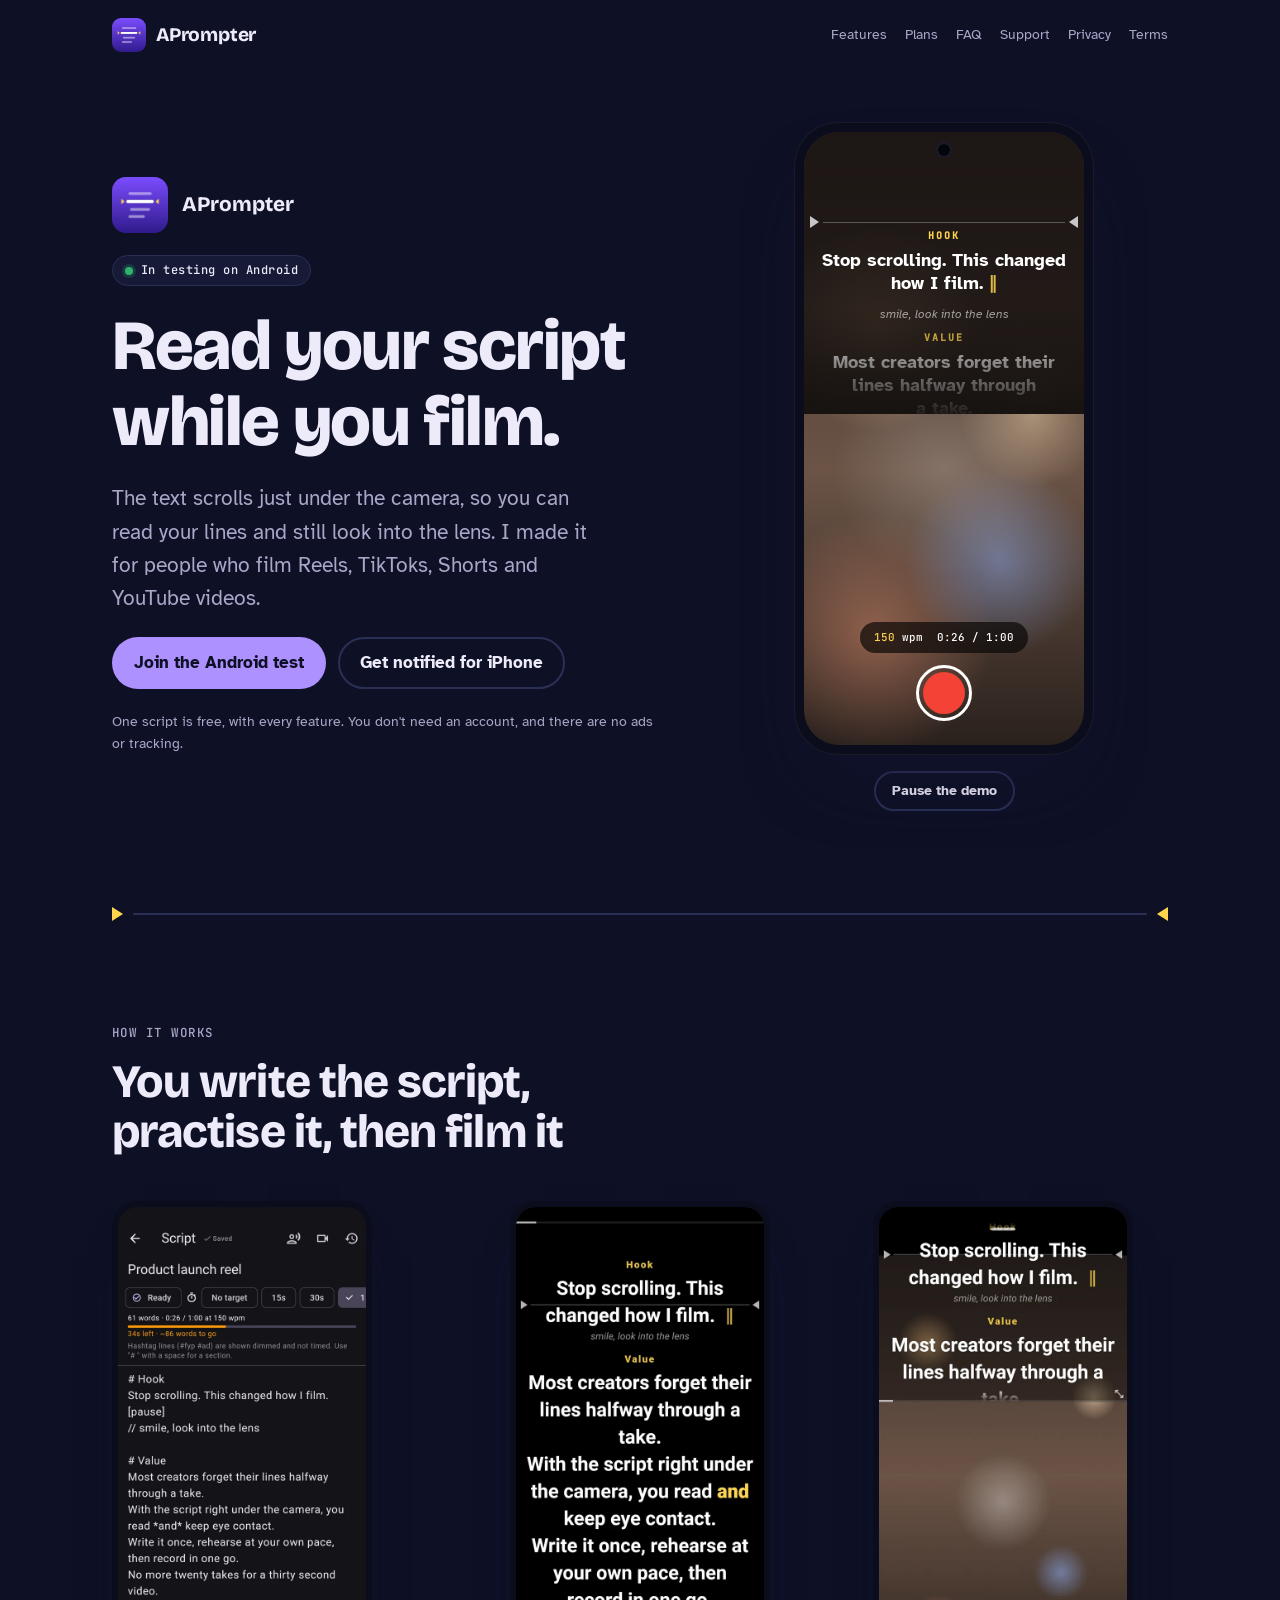
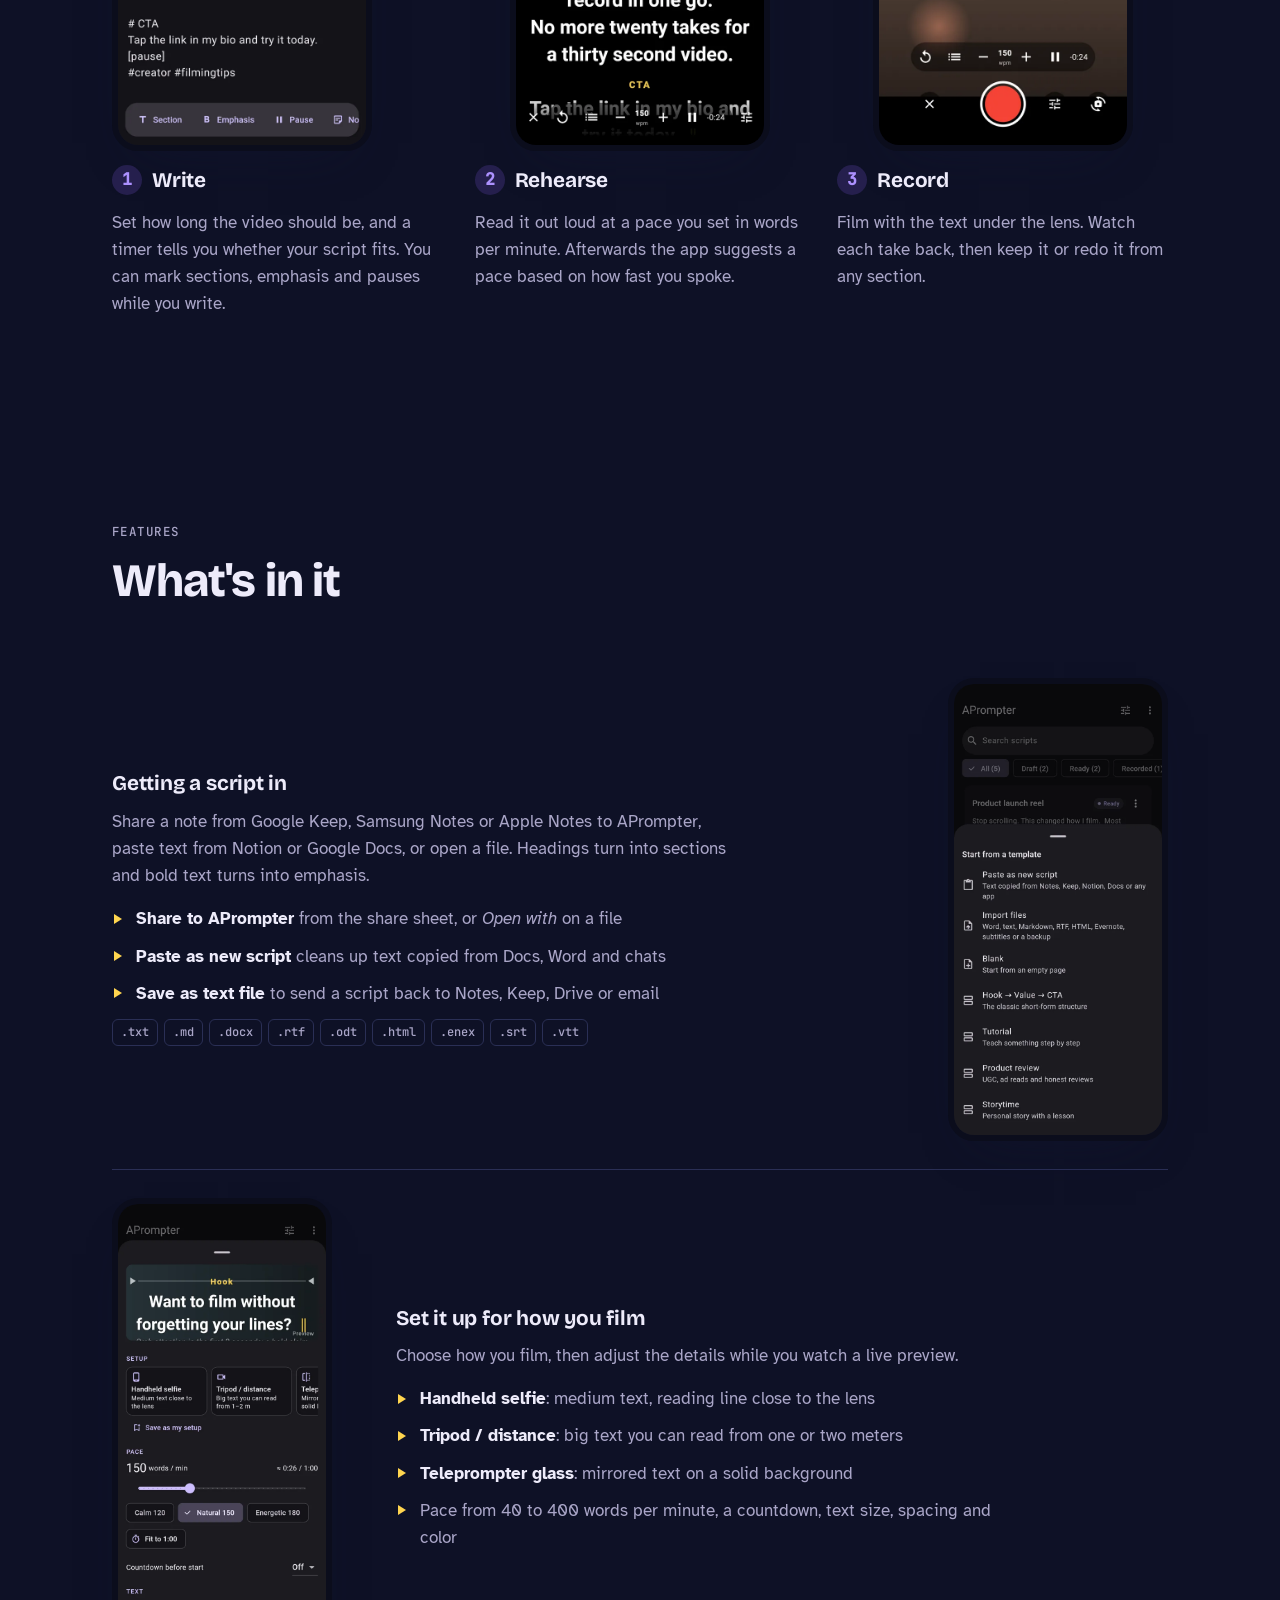
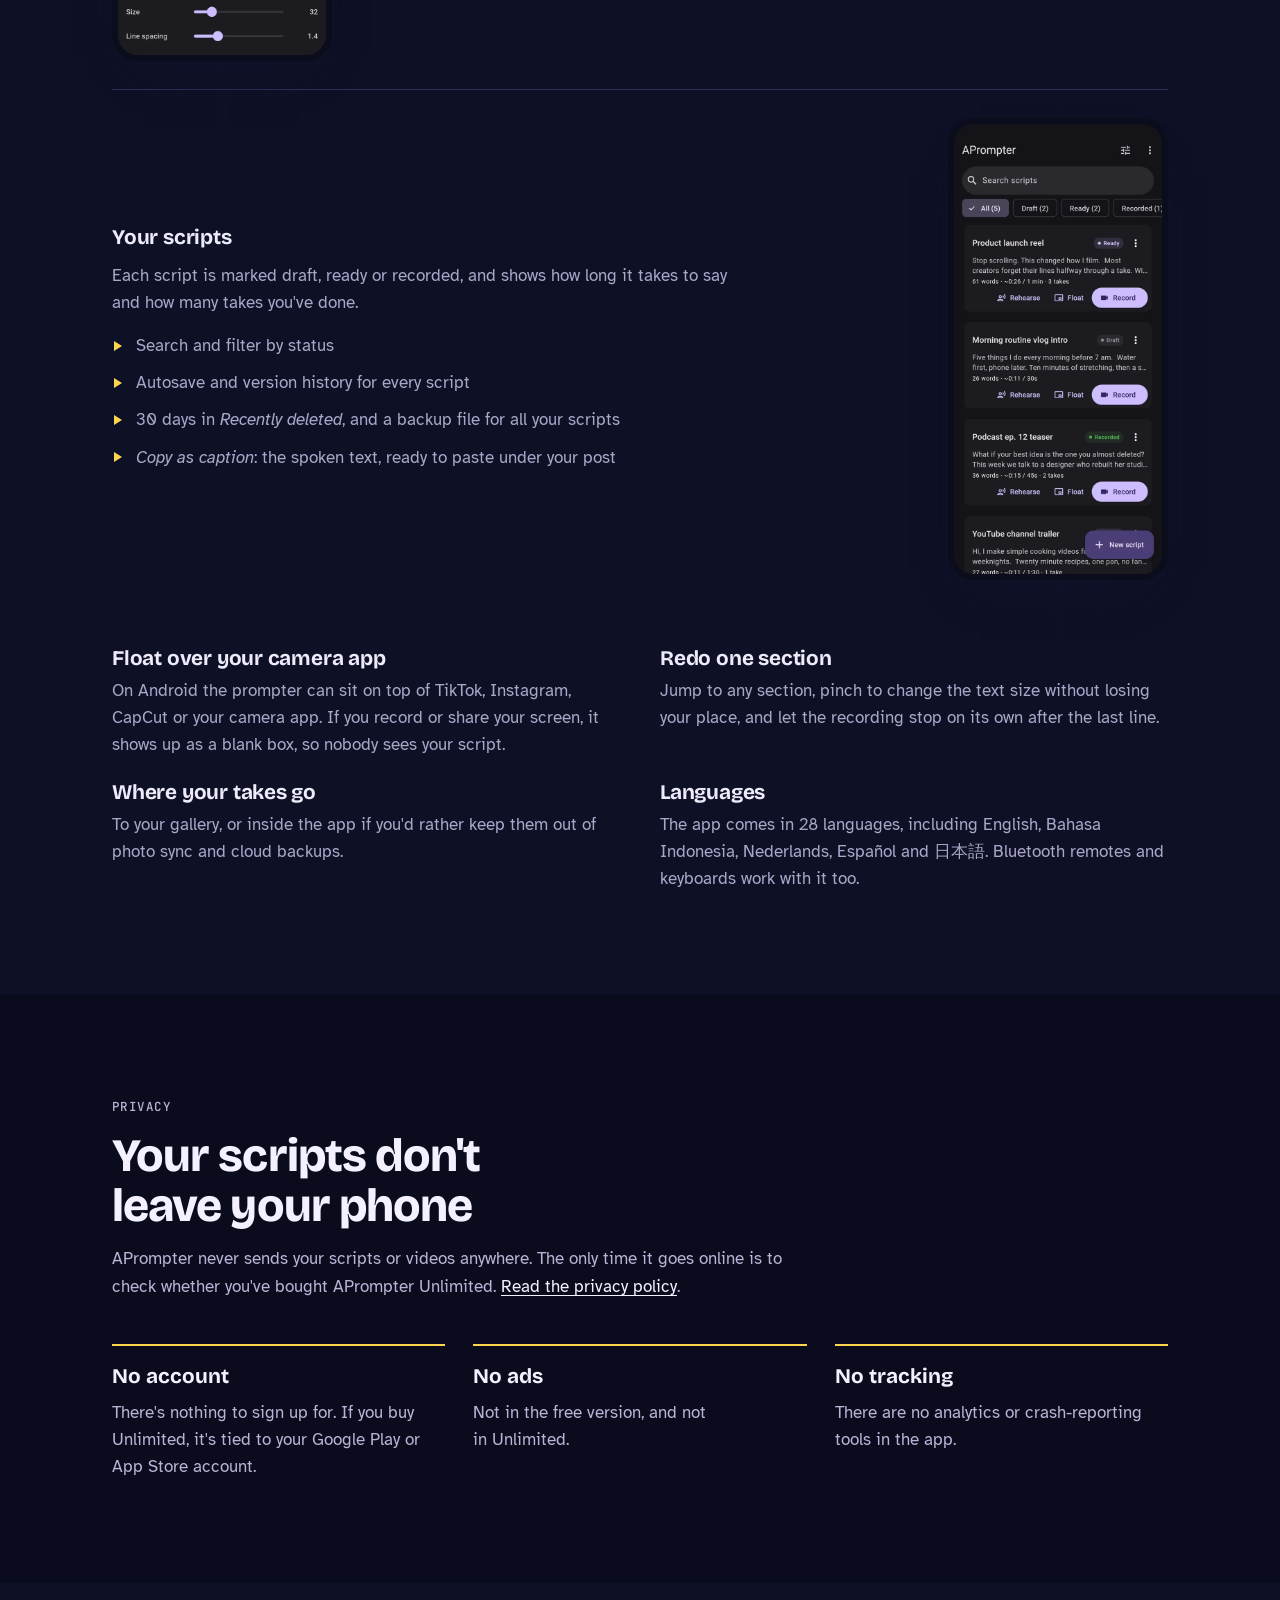
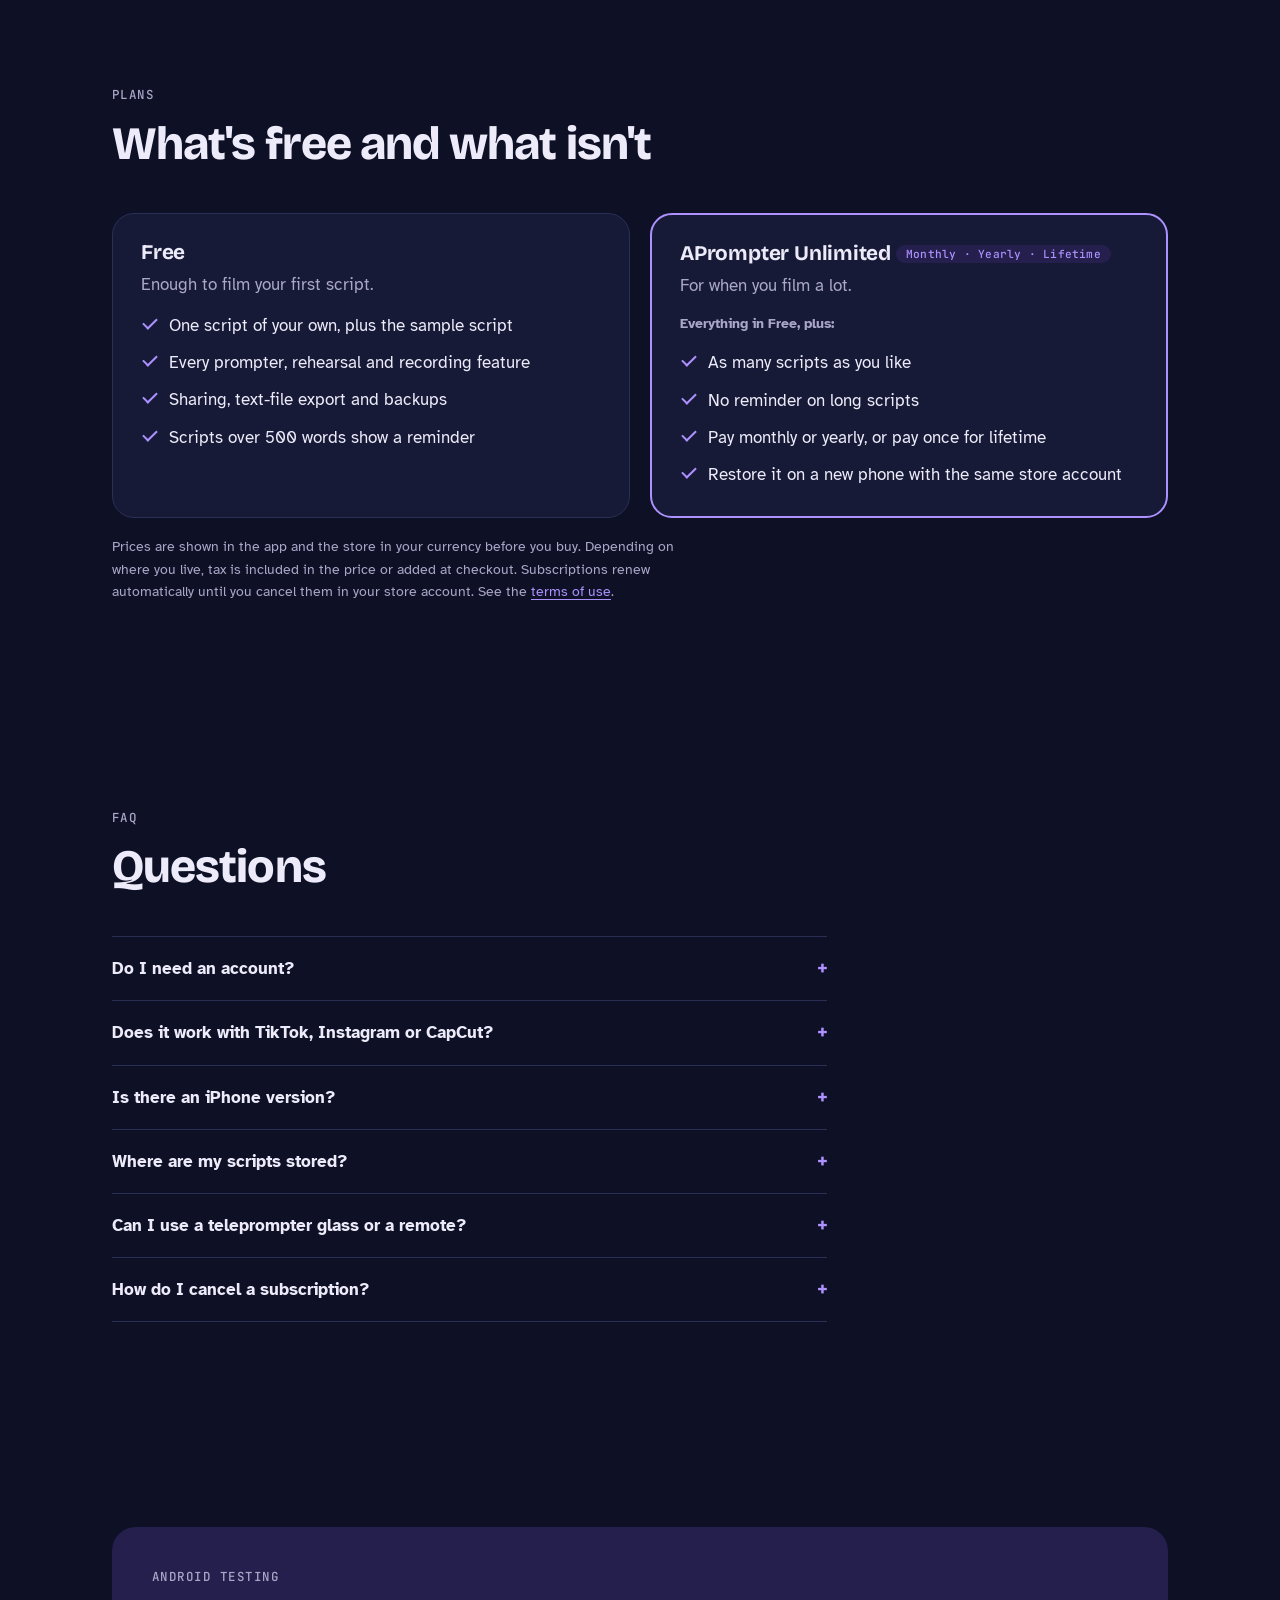
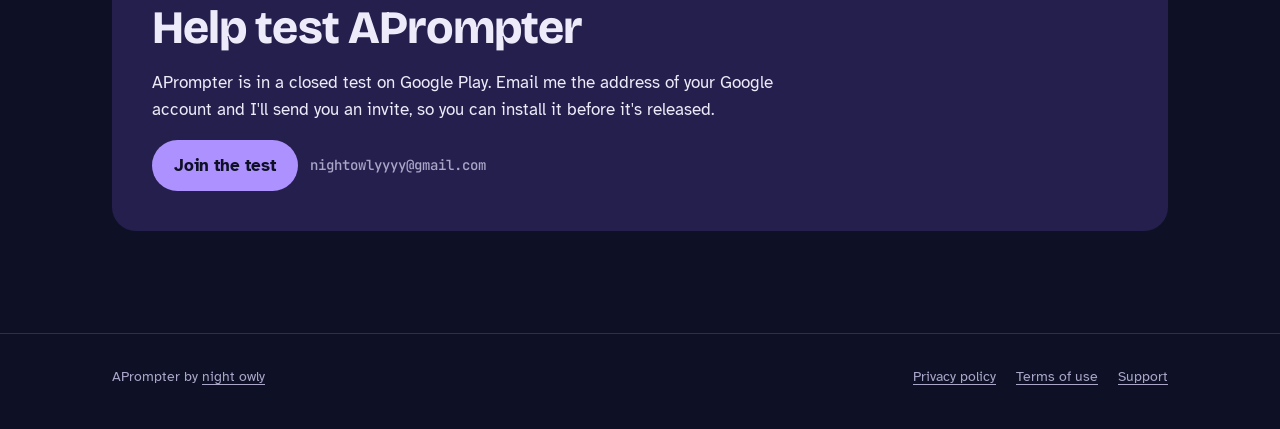
==== commit c19013b7: "Site: always dark, on every page Every page uses the existing dark theme whatever the visitor's syst" ====
--- a/site/aprompter/index.html
+++ b/site/aprompter/index.html
@@ -1,12 +1,11 @@
 <!doctype html>
-<html lang="en">
+<html lang="en" data-theme="dark">
 <head>
 <meta charset="utf-8">
 <meta name="viewport" content="width=device-width, initial-scale=1, viewport-fit=cover">
 <title>APrompter</title>
 <meta name="description" content="A teleprompter for people who film themselves. The script scrolls just under the camera, so you can read it and still look into the lens. No account, ads or tracking.">
-<meta name="theme-color" content="#f5f4fb" media="(prefers-color-scheme: light)">
-<meta name="theme-color" content="#0e1126" media="(prefers-color-scheme: dark)">
+<meta name="theme-color" content="#0e1126">
 <link rel="icon" href="img/icon-64.png" type="image/png">
 <link rel="apple-touch-icon" href="img/icon-180.png">
 <link rel="preload" href="../assets/fonts/bricolage-grotesque.woff2" as="font" type="font/woff2" crossorigin>
@@ -301,7 +300,7 @@
       <ol class="steps" role="list">
         <li>
           <picture>
-            <source srcset="img/editor-dark.webp" media="(prefers-color-scheme: dark)">
+            <source srcset="img/editor-dark.webp">
             <img class="shot" src="img/editor.webp" alt="The script editor with sections, a 1:00 target and a timer showing 0:26 of speaking time." width="600" height="1300" loading="lazy">
           </picture>
           <h3>Write</h3>
@@ -342,7 +341,7 @@
           </ul>
         </div>
         <picture>
-          <source srcset="img/import-dark.webp" media="(prefers-color-scheme: dark)">
+          <source srcset="img/import-dark.webp">
           <img class="shot" src="img/import.webp" alt="New script options: paste from any app, import files, or start from a template." width="600" height="1300" loading="lazy">
         </picture>
       </div>
@@ -359,7 +358,7 @@
           </ul>
         </div>
         <picture>
-          <source srcset="img/setup-dark.webp" media="(prefers-color-scheme: dark)">
+          <source srcset="img/setup-dark.webp">
           <img class="shot" src="img/setup.webp" alt="Prompter settings with a live preview, setup presets and the pace in words per minute." width="600" height="1300" loading="lazy">
         </picture>
       </div>
@@ -376,7 +375,7 @@
           </ul>
         </div>
         <picture>
-          <source srcset="img/library-dark.webp" media="(prefers-color-scheme: dark)">
+          <source srcset="img/library-dark.webp">
           <img class="shot" src="img/library.webp" alt="The script library with draft, ready and recorded scripts." width="600" height="1300" loading="lazy">
         </picture>
       </div>
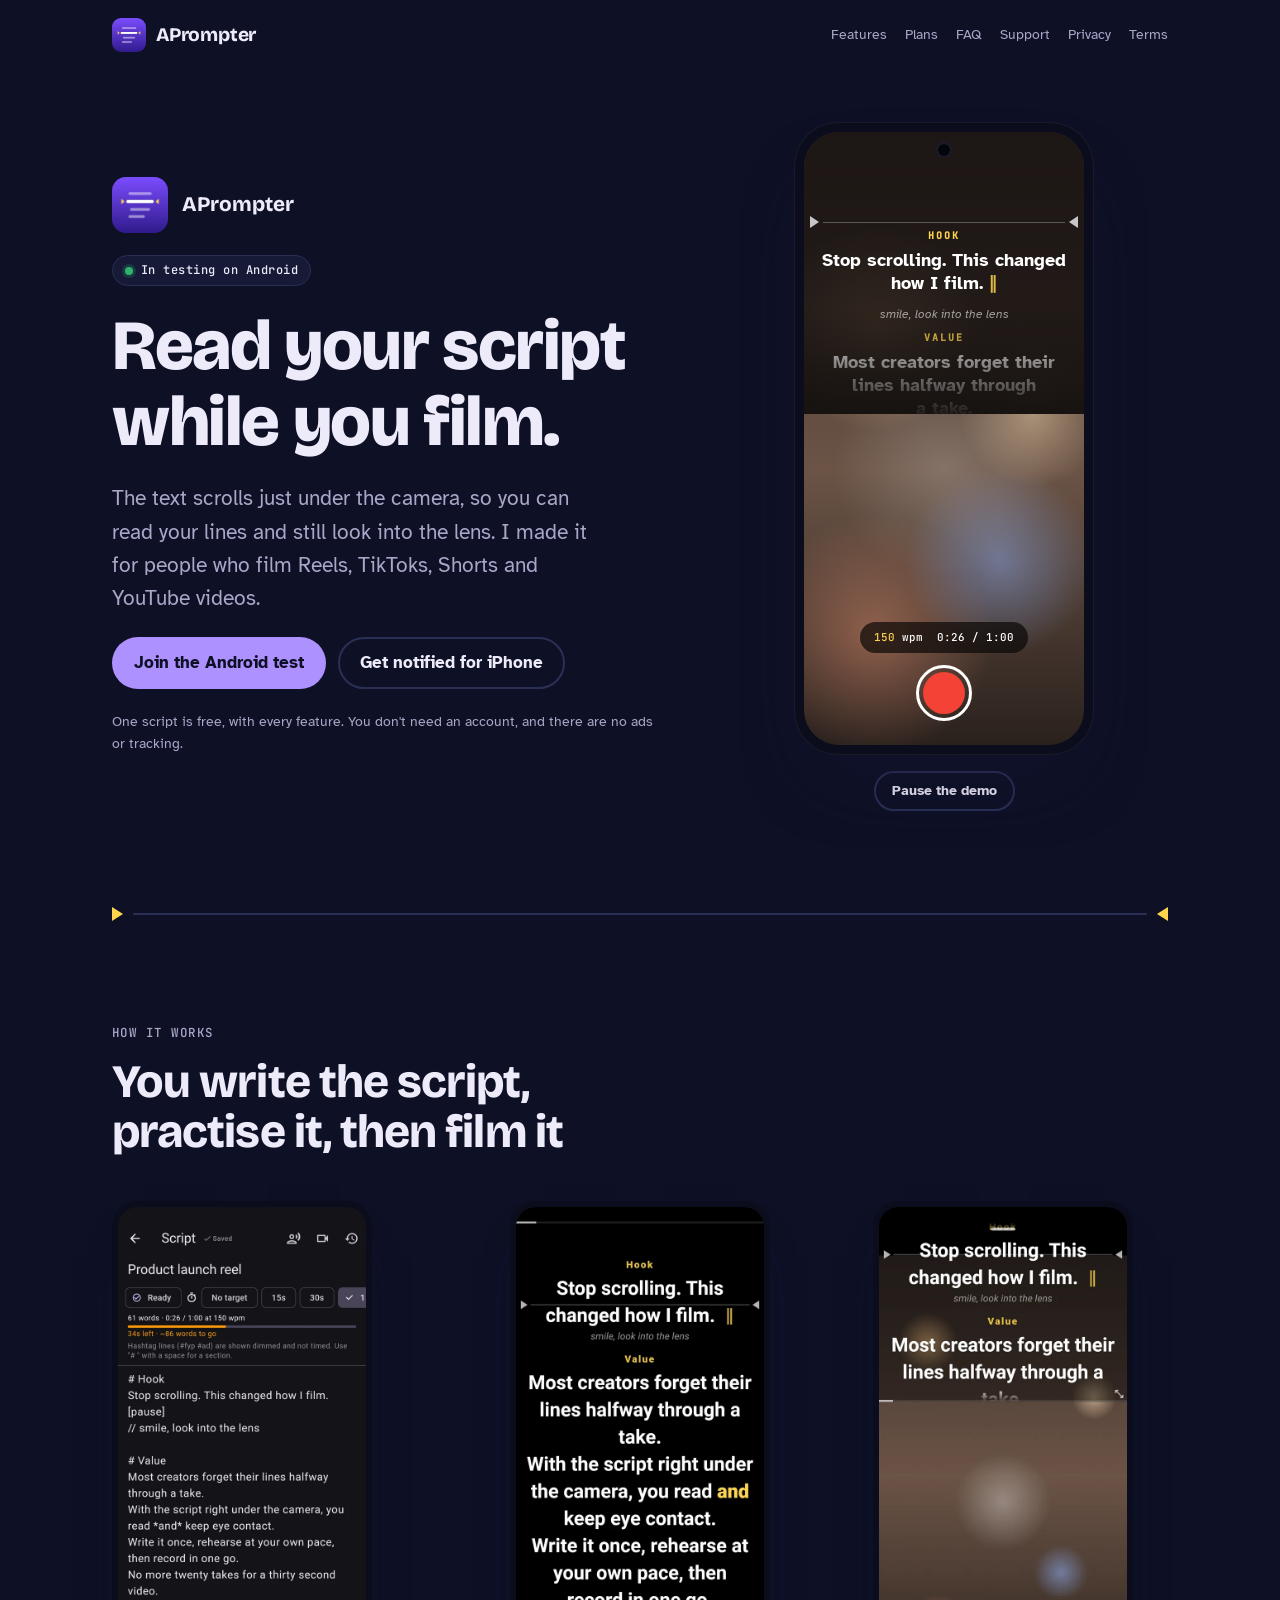
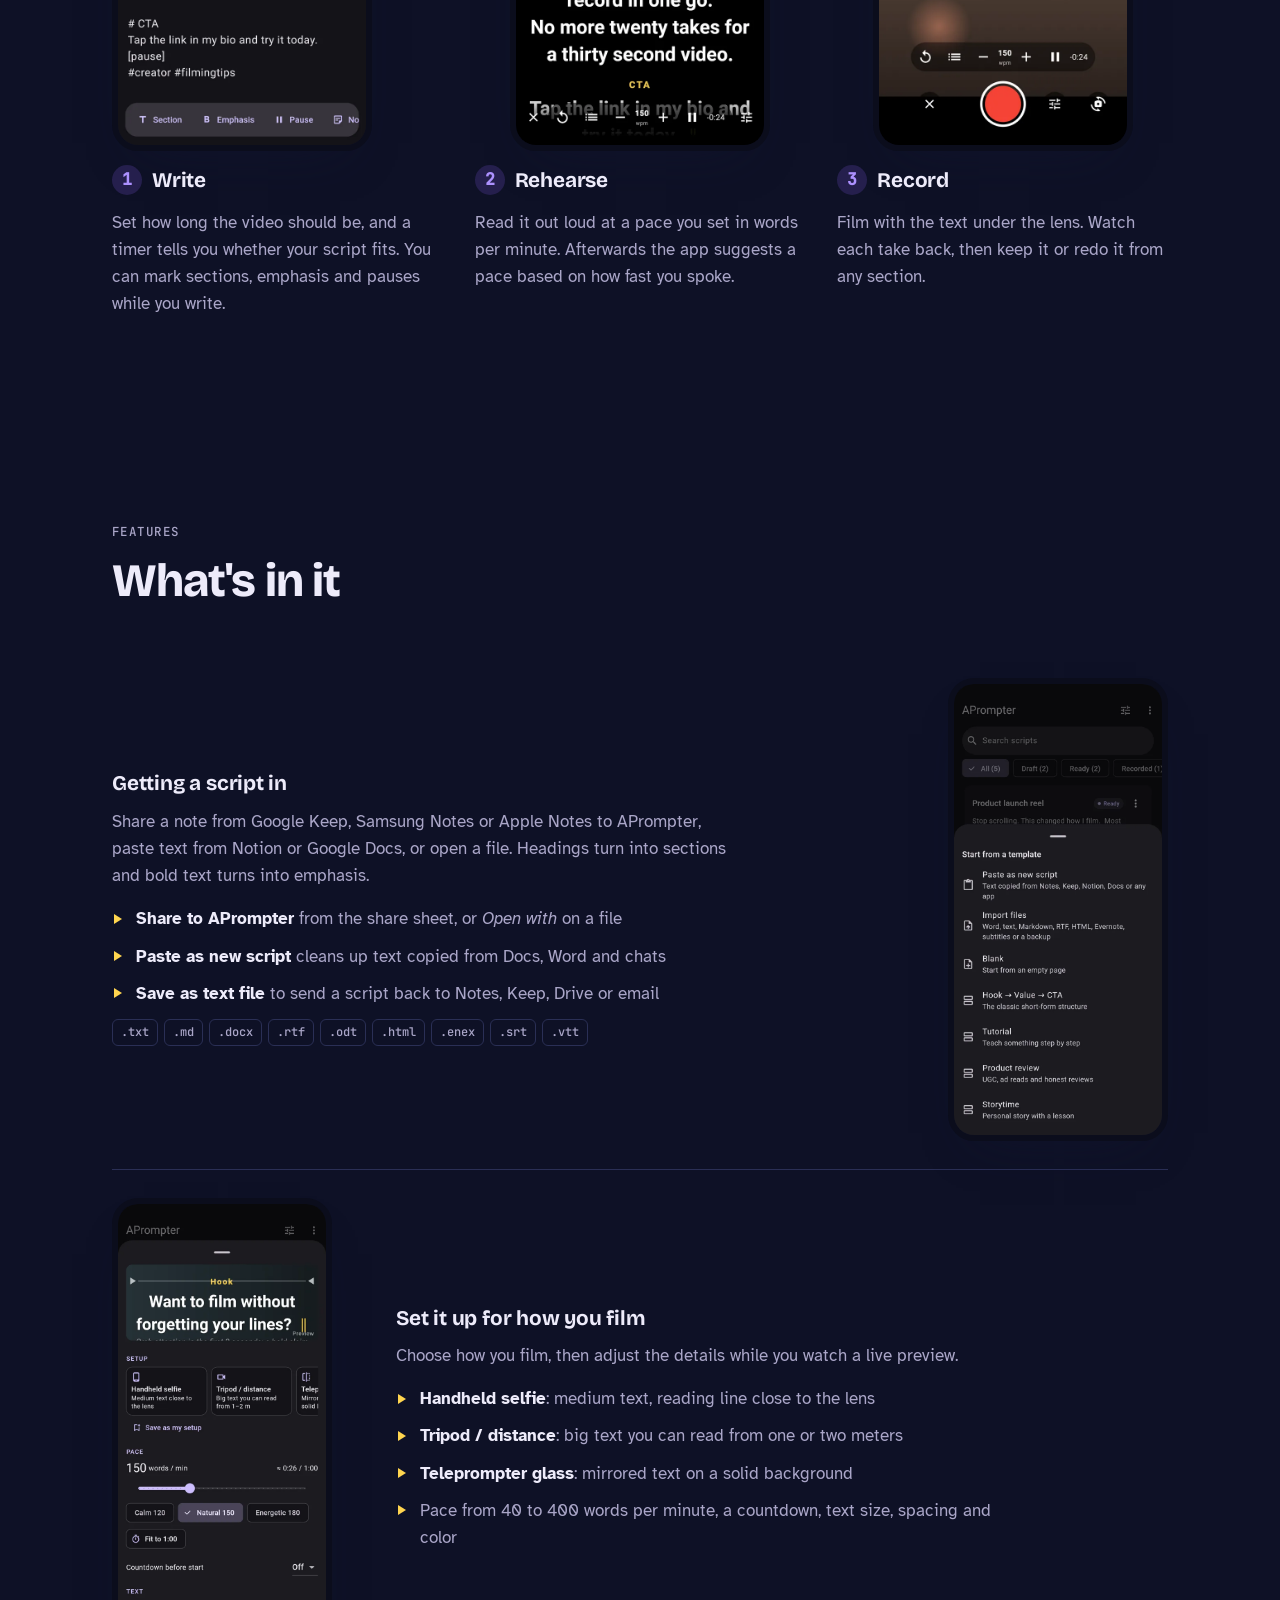
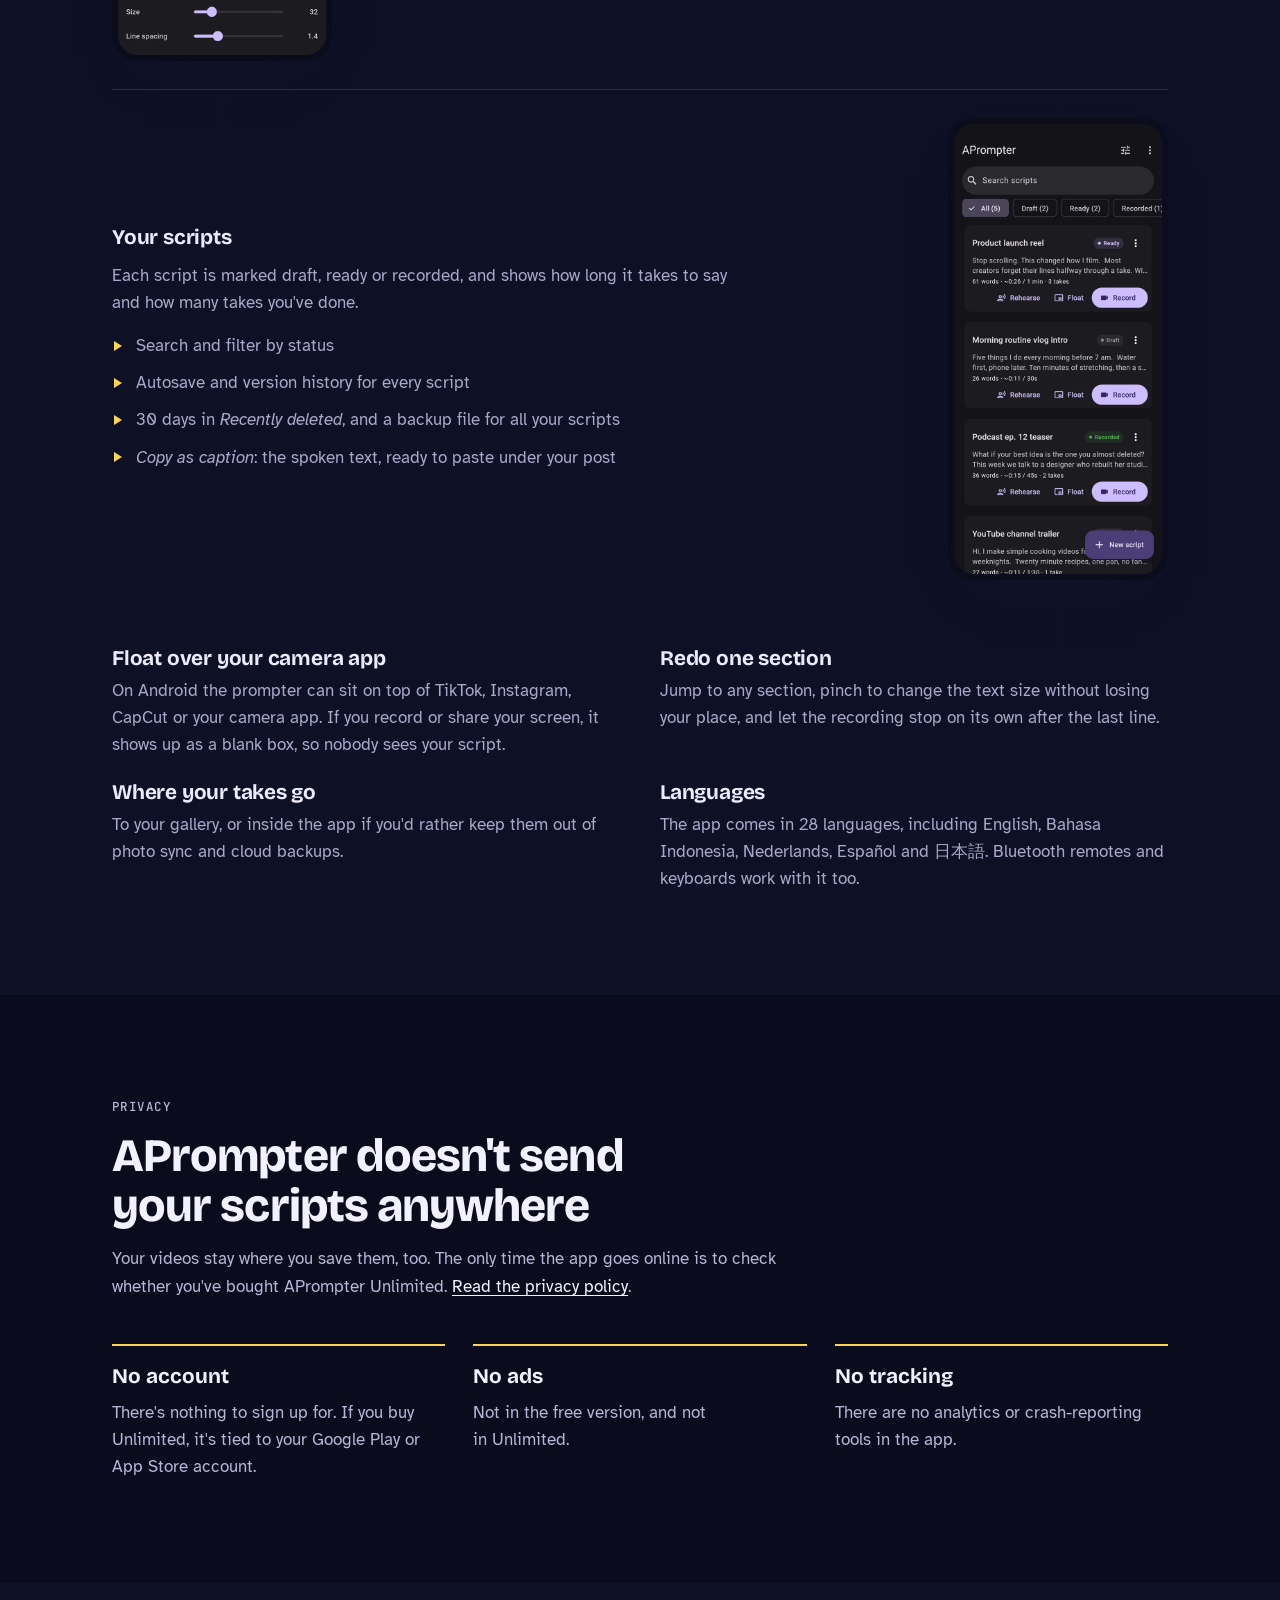
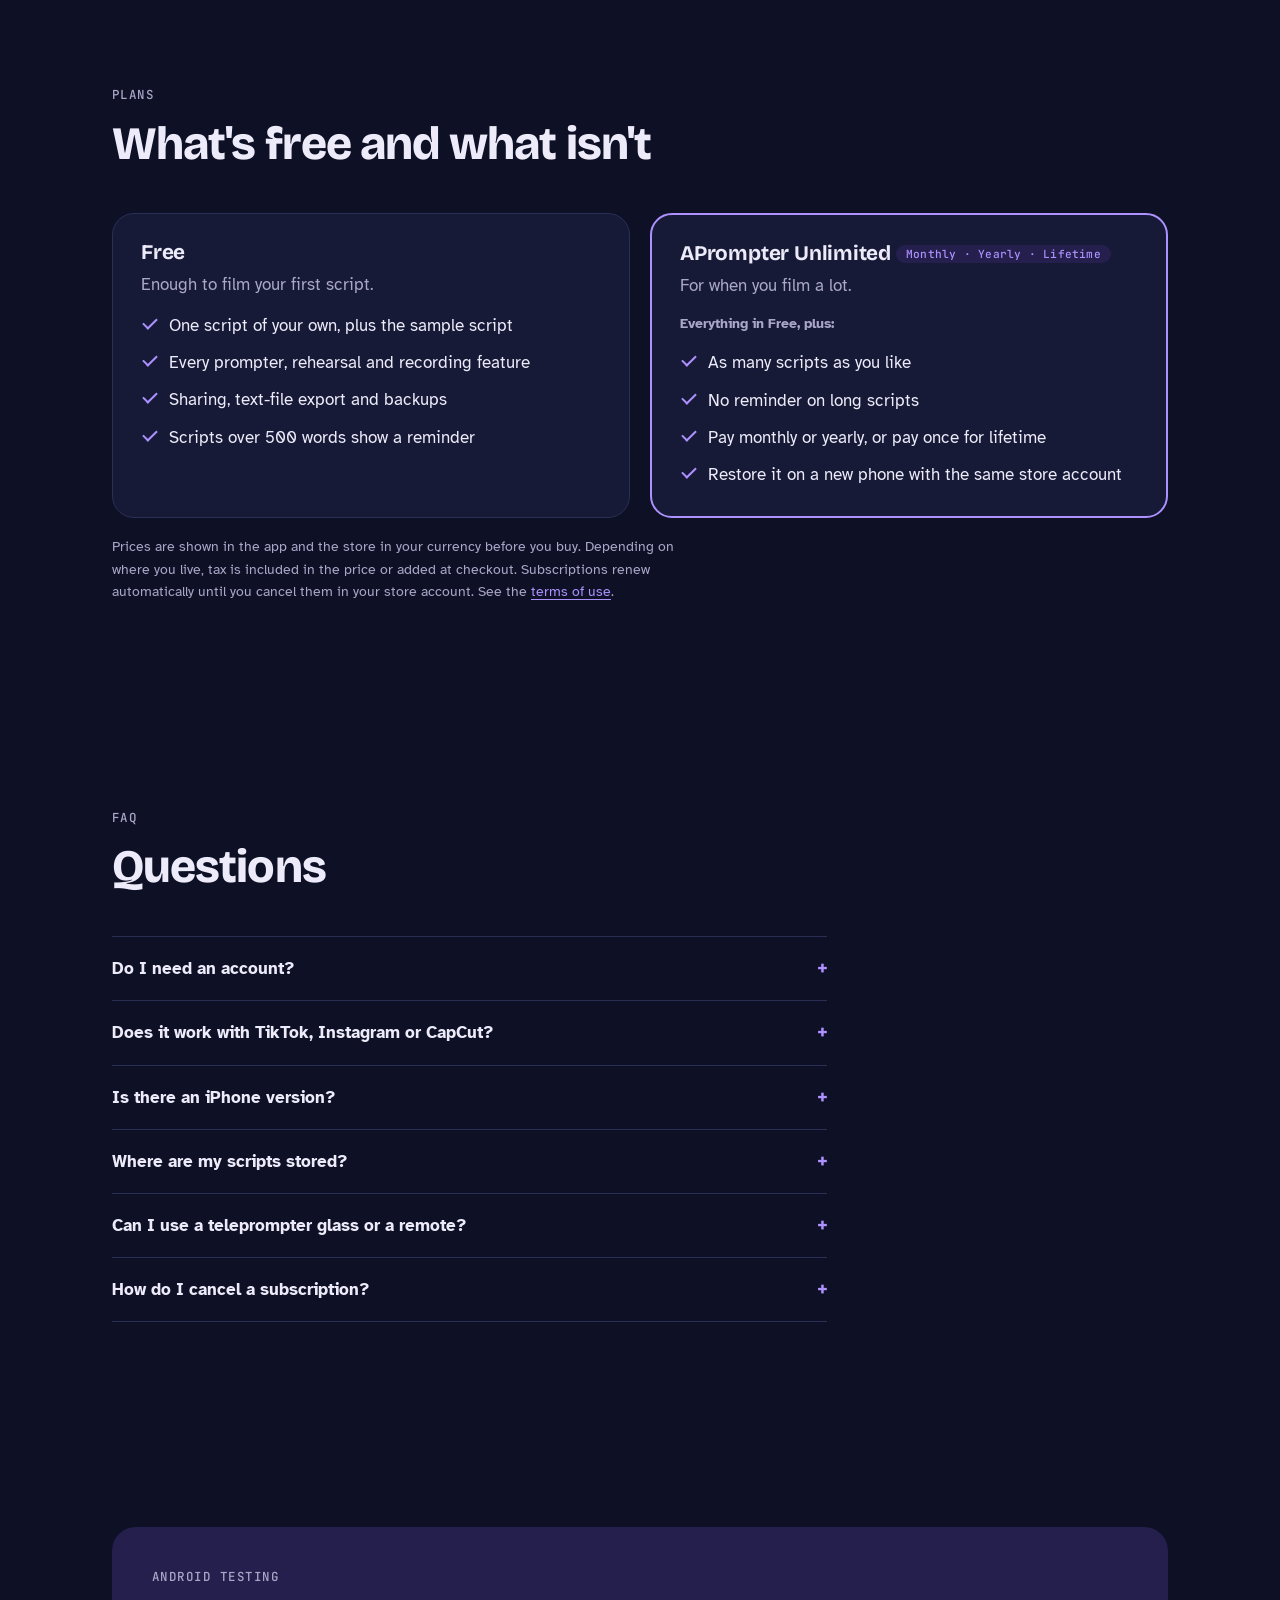
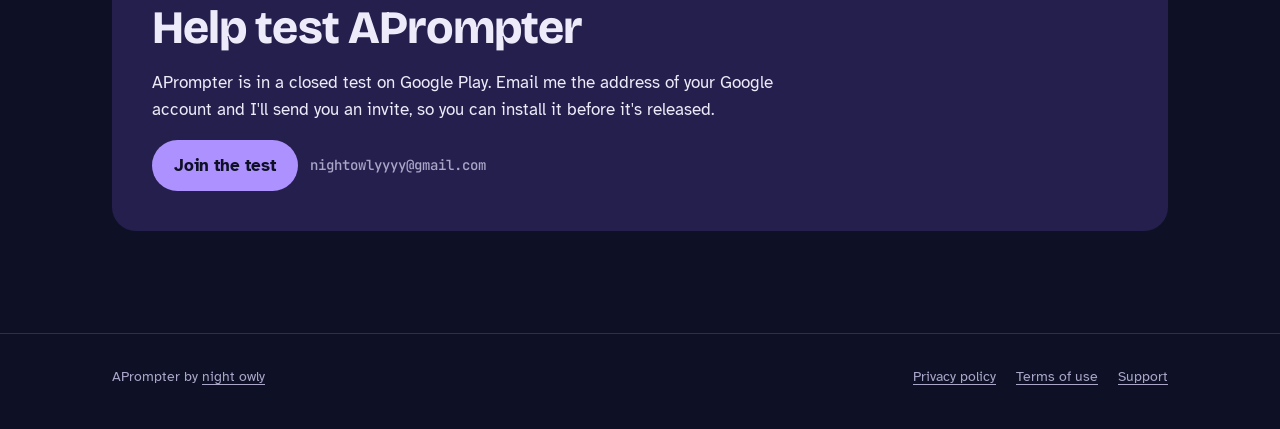
==== commit e9e5a6c9: "Site copy: fixes from a fresh read Facts: - Dutchy: exam mode no longer 'hidden until you set a date" ====
--- a/site/aprompter/index.html
+++ b/site/aprompter/index.html
@@ -405,8 +405,8 @@
     <div class="wrap">
       <div class="section-head">
         <p class="kicker">Privacy</p>
-        <h2 id="privacy-title">Your scripts don't leave your phone</h2>
-        <p>APrompter never sends your scripts or videos anywhere. The only time it goes online is to check whether you've bought APrompter Unlimited. <a href="privacy/">Read the privacy policy</a>.</p>
+        <h2 id="privacy-title">APrompter doesn't send your scripts anywhere</h2>
+        <p>Your videos stay where you save them, too. The only time the app goes online is to check whether you've bought APrompter Unlimited. <a href="privacy/">Read the privacy policy</a>.</p>
       </div>
       <ul class="promises" role="list">
         <li><strong>No account</strong><p>There's nothing to sign up for. If you buy Unlimited, it's tied to your Google Play or App Store account.</p></li>
